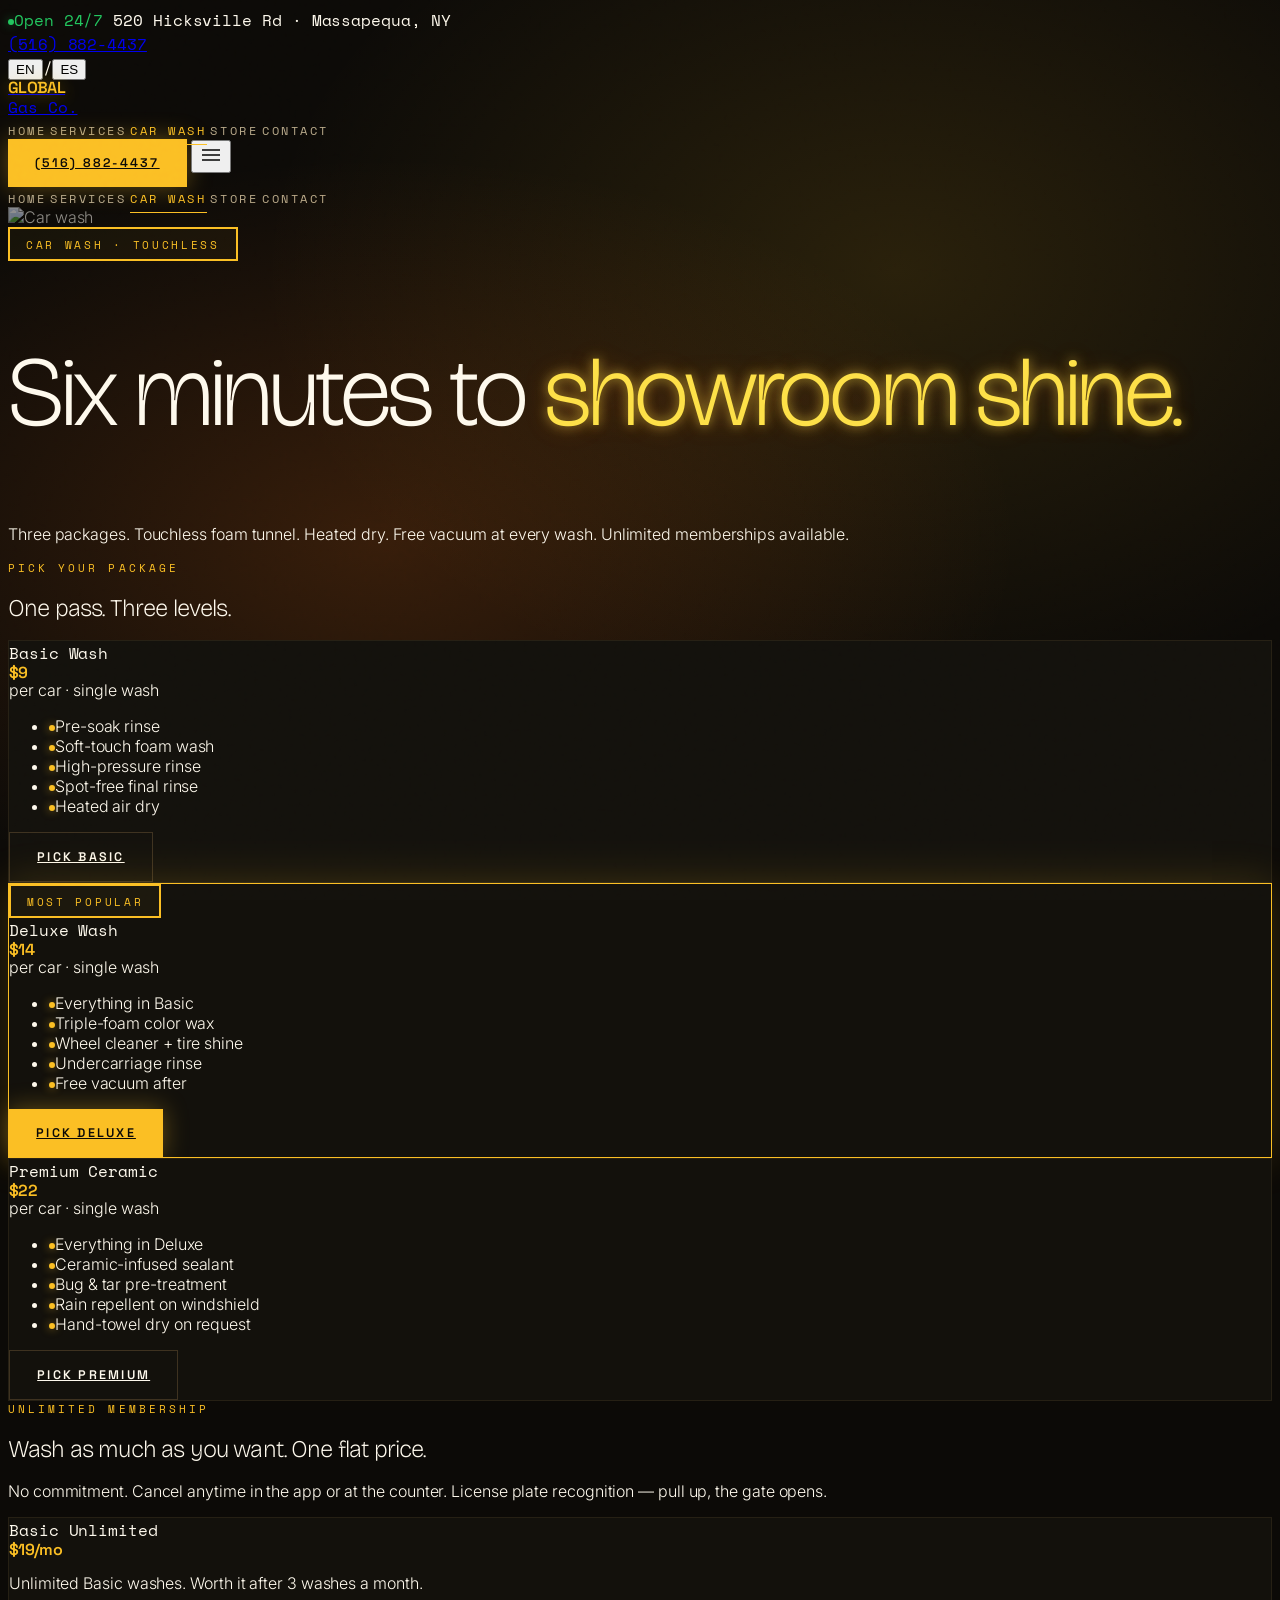
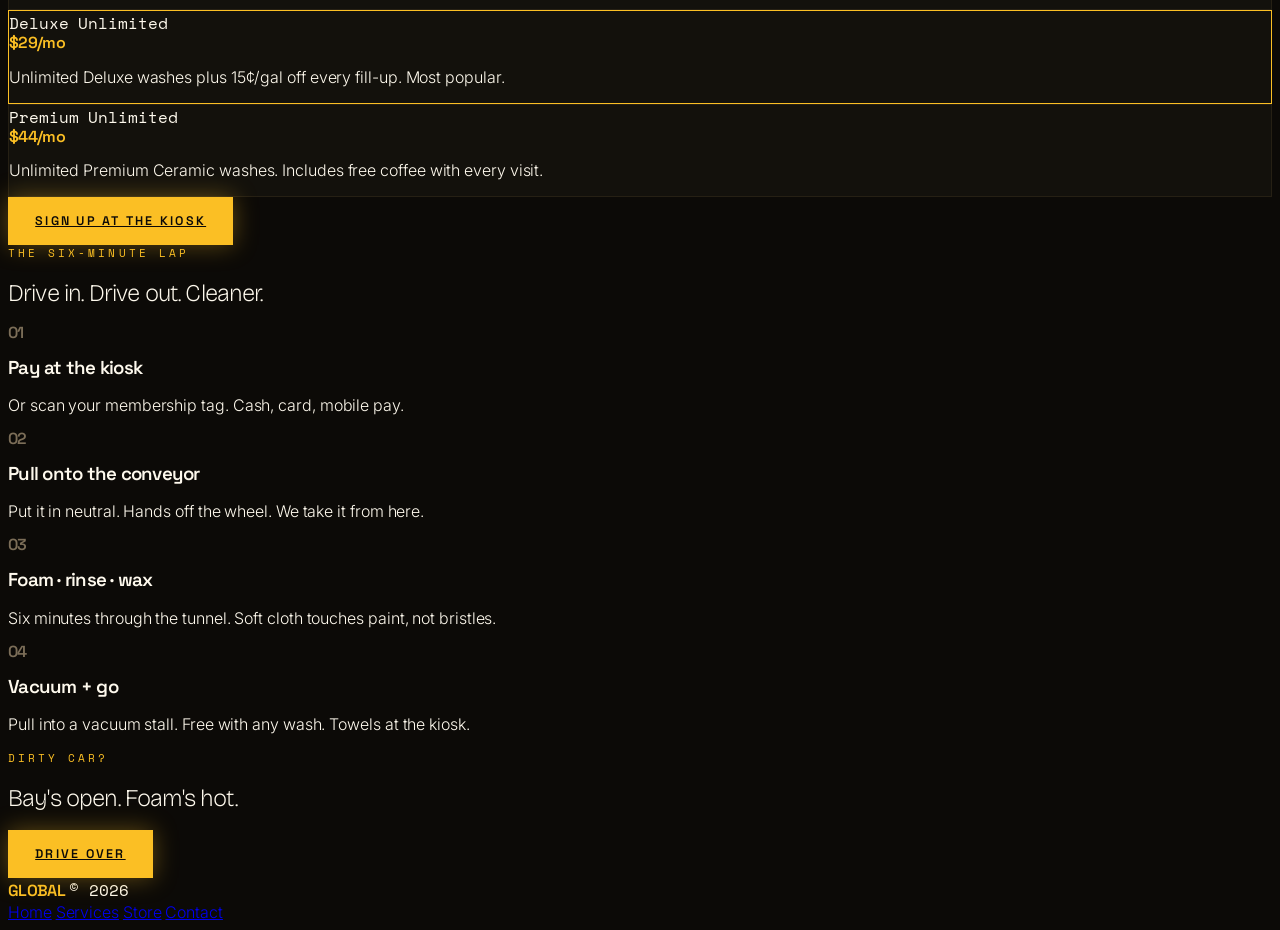
==== carwash.html @ 2fa49d7b "Fix: rename public/ to assets/ (avoid Vercel output dir conflict)" ====
<!DOCTYPE html>
<html lang="en">
<head>
<meta charset="UTF-8" />
<meta name="viewport" content="width=device-width, initial-scale=1.0" />
<title>Car Wash · Global Gas Station · Massapequa</title>
<meta name="description" content="Three touchless car wash packages at Global Gas in Massapequa. Soft-touch foam, ceramic sealant, free vacuum. Unlimited memberships available." />
<link rel="icon" type="image/svg+xml" href="assets/brand/favicon.svg" />
<script src="https://cdn.tailwindcss.com"></script>
<link rel="preconnect" href="https://fonts.googleapis.com">
<link rel="preconnect" href="https://fonts.gstatic.com" crossorigin>
<link href="https://fonts.googleapis.com/css2?family=Inter:wght@300;400;500;600&family=Space+Grotesk:wght@300;400;500;600;700&family=Space+Mono:wght@400;700&family=Bricolage+Grotesque:opsz,wght@12..96,200..600&display=swap" rel="stylesheet">
<link rel="stylesheet" href="assets/styles.css">
</head>
<body>

<div class="loader"><div class="loader-logo">GLOBAL</div><div class="loader-bar"></div></div>
<div class="grain"></div>
<div class="scroll-progress"></div>

<div class="hidden md:block border-b border-white/[.05] text-[.66rem] mono tracking-[.22em] uppercase">
  <div class="max-w-[1500px] mx-auto px-8 py-2.5 flex items-center justify-between text-white/55">
    <div class="flex items-center gap-8">
      <span class="flex items-center gap-2"><span class="dot dot-live"></span><span style="color:var(--green)">Open 24/7</span></span>
      <span>520 Hicksville Rd · Massapequa, NY</span>
    </div>
    <div class="flex items-center gap-6">
      <a href="tel:+15168824437" class="hover:text-[var(--amber)]">(516) 882-4437</a>
      <div class="lang-toggle flex items-center gap-1">
        <button data-lang="en" class="px-2 py-1 hover:text-[var(--amber)]">EN</button><span class="text-white/20">/</span><button data-lang="es" class="px-2 py-1 hover:text-[var(--amber)]">ES</button>
      </div>
    </div>
  </div>
</div>

<nav class="sticky top-0 z-40 backdrop-blur-md bg-[#0c0a07]/85 border-b border-white/[.05]">
  <div class="max-w-[1500px] mx-auto px-6 md:px-8 py-5 flex items-center justify-between">
    <a href="index.html" class="flex items-center gap-3">
      <div class="display text-[1.6rem]" style="color:var(--amber);text-shadow:0 0 18px rgba(251,191,36,.45)">GLOBAL</div>
      <span class="mono text-[.65rem] tracking-[.22em] uppercase text-white/40 hidden md:inline">Gas Co.</span>
    </a>
    <div class="hidden md:flex items-center gap-9">
      <a href="index.html" class="nav-link" data-en="Home" data-es="Inicio">Home</a>
      <a href="services.html" class="nav-link" data-en="Services" data-es="Servicios">Services</a>
      <a href="carwash.html" class="nav-link active" data-en="Car Wash" data-es="Lavado">Car Wash</a>
      <a href="store.html" class="nav-link" data-en="Store" data-es="Tienda">Store</a>
      <a href="contact.html" class="nav-link" data-en="Contact" data-es="Contacto">Contact</a>
    </div>
    <div class="flex items-center gap-3">
      <a href="tel:+15168824437" class="hidden md:inline-flex btn btn-neon !py-3 !px-5 !text-[.68rem]">(516) 882-4437</a>
      <button id="menuBtn" class="md:hidden text-white p-2"><svg width="24" height="24" viewBox="0 0 24 24" fill="none" stroke="currentColor" stroke-width="1.5"><line x1="3" y1="7" x2="21" y2="7"/><line x1="3" y1="12" x2="21" y2="12"/><line x1="3" y1="17" x2="21" y2="17"/></svg></button>
    </div>
  </div>
  <div id="menuPanel" class="hidden md:hidden border-t border-white/[.05] px-6 py-5 flex flex-col gap-4">
    <a href="index.html" class="nav-link" data-en="Home" data-es="Inicio">Home</a>
    <a href="services.html" class="nav-link" data-en="Services" data-es="Servicios">Services</a>
    <a href="carwash.html" class="nav-link active" data-en="Car Wash" data-es="Lavado">Car Wash</a>
    <a href="store.html" class="nav-link" data-en="Store" data-es="Tienda">Store</a>
    <a href="contact.html" class="nav-link" data-en="Contact" data-es="Contacto">Contact</a>
  </div>
</nav>

<!-- HERO -->
<section class="relative min-h-[70vh] flex items-end overflow-hidden">
  <img src="https://images.unsplash.com/photo-1605651531144-51381895e23d?auto=format&fit=crop&w=2000&q=85" class="absolute inset-0 w-full h-full object-cover hero-img" alt="Car wash" />
  <div class="absolute inset-0 hero-fade"></div>
  <div class="spotlight-orange"></div>
  <div class="relative z-10 max-w-[1500px] mx-auto px-6 md:px-8 pb-16 md:pb-24 w-full">
    <div class="reveal-stagger">
      <span class="pylon" data-en="Car Wash · Touchless" data-es="Lavado · Sin Contacto">Car Wash · Touchless</span>
      <h1 class="display-serif hero-title max-w-[15ch] mt-6"
          data-en-html="Six minutes to <span class='neon-text'>showroom shine.</span>"
          data-es-html="Seis minutos a <span class='neon-text'>brillo de showroom.</span>">
        Six minutes to <span class="neon-text">showroom shine.</span>
      </h1>
      <p class="mt-6 max-w-xl text-white/75 leading-relaxed text-base md:text-lg"
         data-en="Three packages. Touchless foam tunnel. Heated dry. Free vacuum at every wash. Unlimited memberships available."
         data-es="Tres paquetes. Túnel de espuma sin contacto. Secado con aire caliente. Aspiradora gratis en cada lavado. Membresías ilimitadas disponibles.">
        Three packages. Touchless foam tunnel. Heated dry. Free vacuum at every wash. Unlimited memberships available.
      </p>
    </div>
  </div>
</section>

<!-- PACKAGES -->
<section class="py-20 md:py-32">
  <div class="max-w-[1500px] mx-auto px-6 md:px-8">
    <div class="reveal mb-12">
      <div class="eyebrow" data-en="Pick your package" data-es="Elige tu paquete">Pick your package</div>
      <h2 class="display-serif text-4xl md:text-7xl mt-4" data-en="One pass. Three levels." data-es="Una pasada. Tres niveles.">One pass. <span style="color:var(--orange)">Three levels.</span></h2>
    </div>

    <div class="grid md:grid-cols-3 gap-5 md:gap-6 reveal-stagger">
      <!-- BASIC -->
      <div class="card p-8 flex flex-col">
        <div class="mono text-[.7rem] tracking-[.22em] uppercase text-white/40" data-en="Basic Wash" data-es="Lavado Básico">Basic Wash</div>
        <div class="display text-5xl mt-3" style="color:var(--amber)">$9</div>
        <div class="text-white/40 text-sm mt-1" data-en="per car · single wash" data-es="por auto · lavado simple">per car · single wash</div>
        <ul class="mt-7 space-y-3 text-white/75 text-sm flex-1">
          <li class="flex gap-3"><span class="dot mt-1.5"></span><span data-en="Pre-soak rinse" data-es="Pre-enjuague">Pre-soak rinse</span></li>
          <li class="flex gap-3"><span class="dot mt-1.5"></span><span data-en="Soft-touch foam wash" data-es="Lavado con espuma">Soft-touch foam wash</span></li>
          <li class="flex gap-3"><span class="dot mt-1.5"></span><span data-en="High-pressure rinse" data-es="Enjuague a presión">High-pressure rinse</span></li>
          <li class="flex gap-3"><span class="dot mt-1.5"></span><span data-en="Spot-free final rinse" data-es="Enjuague sin manchas">Spot-free final rinse</span></li>
          <li class="flex gap-3"><span class="dot mt-1.5"></span><span data-en="Heated air dry" data-es="Secado con aire caliente">Heated air dry</span></li>
        </ul>
        <a href="#membership" class="btn btn-line mt-8" data-en="Pick basic" data-es="Elegir básico">Pick basic</a>
      </div>

      <!-- DELUXE -->
      <div class="card p-8 flex flex-col relative" style="border-color:var(--amber);box-shadow:0 0 40px rgba(251,191,36,.18);">
        <div class="absolute -top-3 left-6 pylon" data-en="Most popular" data-es="Más popular">Most popular</div>
        <div class="mono text-[.7rem] tracking-[.22em] uppercase text-white/40" data-en="Deluxe Wash" data-es="Lavado Deluxe">Deluxe Wash</div>
        <div class="display text-5xl mt-3" style="color:var(--amber)">$14</div>
        <div class="text-white/40 text-sm mt-1" data-en="per car · single wash" data-es="por auto · lavado simple">per car · single wash</div>
        <ul class="mt-7 space-y-3 text-white/75 text-sm flex-1">
          <li class="flex gap-3"><span class="dot mt-1.5"></span><span data-en="Everything in Basic" data-es="Todo el Básico">Everything in Basic</span></li>
          <li class="flex gap-3"><span class="dot mt-1.5"></span><span data-en="Triple-foam color wax" data-es="Cera color triple espuma">Triple-foam color wax</span></li>
          <li class="flex gap-3"><span class="dot mt-1.5"></span><span data-en="Wheel cleaner + tire shine" data-es="Limpiador de rines + brillo">Wheel cleaner + tire shine</span></li>
          <li class="flex gap-3"><span class="dot mt-1.5"></span><span data-en="Undercarriage rinse" data-es="Lavado de bajos">Undercarriage rinse</span></li>
          <li class="flex gap-3"><span class="dot mt-1.5"></span><span data-en="Free vacuum after" data-es="Aspiradora gratis después">Free vacuum after</span></li>
        </ul>
        <a href="#membership" class="btn btn-neon mt-8" data-en="Pick deluxe" data-es="Elegir deluxe">Pick deluxe</a>
      </div>

      <!-- PREMIUM -->
      <div class="card p-8 flex flex-col">
        <div class="mono text-[.7rem] tracking-[.22em] uppercase text-white/40" data-en="Premium Ceramic" data-es="Cerámico Premium">Premium Ceramic</div>
        <div class="display text-5xl mt-3" style="color:var(--amber)">$22</div>
        <div class="text-white/40 text-sm mt-1" data-en="per car · single wash" data-es="por auto · lavado simple">per car · single wash</div>
        <ul class="mt-7 space-y-3 text-white/75 text-sm flex-1">
          <li class="flex gap-3"><span class="dot mt-1.5"></span><span data-en="Everything in Deluxe" data-es="Todo el Deluxe">Everything in Deluxe</span></li>
          <li class="flex gap-3"><span class="dot mt-1.5"></span><span data-en="Ceramic-infused sealant" data-es="Sellante con cerámico">Ceramic-infused sealant</span></li>
          <li class="flex gap-3"><span class="dot mt-1.5"></span><span data-en="Bug & tar pre-treatment" data-es="Pre-tratamiento insectos">Bug & tar pre-treatment</span></li>
          <li class="flex gap-3"><span class="dot mt-1.5"></span><span data-en="Rain repellent on windshield" data-es="Repelente en parabrisas">Rain repellent on windshield</span></li>
          <li class="flex gap-3"><span class="dot mt-1.5"></span><span data-en="Hand-towel dry on request" data-es="Secado a mano con toalla">Hand-towel dry on request</span></li>
        </ul>
        <a href="#membership" class="btn btn-line mt-8" data-en="Pick premium" data-es="Elegir premium">Pick premium</a>
      </div>
    </div>
  </div>
</section>

<!-- MEMBERSHIP -->
<section id="membership" class="py-20 md:py-32 border-t border-white/[.05] bg-[#13110c]">
  <div class="max-w-[1500px] mx-auto px-6 md:px-8">
    <div class="reveal mb-14 grid md:grid-cols-12 gap-10 items-end">
      <div class="md:col-span-7">
        <div class="eyebrow" data-en="Unlimited membership" data-es="Membresía ilimitada">Unlimited membership</div>
        <h2 class="display-serif text-4xl md:text-6xl mt-4 leading-[.95]"
            data-en="Wash as much as you want. One flat price."
            data-es="Lava cuanto quieras. Un solo precio.">
          Wash as much as you want. <span style="color:var(--orange)">One flat price.</span>
        </h2>
      </div>
      <p class="md:col-span-5 text-white/70 leading-relaxed"
         data-en="No commitment. Cancel anytime in the app or at the counter. License plate recognition — pull up, the gate opens."
         data-es="Sin compromiso. Cancela cuando quieras en la app o en la caja. Reconocimiento de placa — llegas y la puerta se abre.">
        No commitment. Cancel anytime in the app or at the counter. License plate recognition — pull up, the gate opens.
      </p>
    </div>

    <div class="grid md:grid-cols-3 gap-5 reveal-stagger">
      <div class="card p-7">
        <div class="mono text-[.7rem] tracking-[.22em] uppercase text-white/40">Basic Unlimited</div>
        <div class="display text-4xl mt-3" style="color:var(--amber)">$19<span class="text-base text-white/40">/mo</span></div>
        <p class="text-white/65 text-sm mt-4 leading-relaxed" data-en="Unlimited Basic washes. Worth it after 3 washes a month." data-es="Lavados Básicos ilimitados. Vale la pena después de 3 lavados al mes.">Unlimited Basic washes. Worth it after 3 washes a month.</p>
      </div>
      <div class="card p-7" style="border-color:var(--amber)">
        <div class="mono text-[.7rem] tracking-[.22em] uppercase text-white/40">Deluxe Unlimited</div>
        <div class="display text-4xl mt-3" style="color:var(--amber)">$29<span class="text-base text-white/40">/mo</span></div>
        <p class="text-white/65 text-sm mt-4 leading-relaxed" data-en="Unlimited Deluxe washes plus 15¢/gal off every fill-up. Most popular." data-es="Lavados Deluxe ilimitados más 15¢/gal de descuento en cada tanqueada. El más popular.">Unlimited Deluxe washes plus 15¢/gal off every fill-up. Most popular.</p>
      </div>
      <div class="card p-7">
        <div class="mono text-[.7rem] tracking-[.22em] uppercase text-white/40">Premium Unlimited</div>
        <div class="display text-4xl mt-3" style="color:var(--amber)">$44<span class="text-base text-white/40">/mo</span></div>
        <p class="text-white/65 text-sm mt-4 leading-relaxed" data-en="Unlimited Premium Ceramic washes. Includes free coffee with every visit." data-es="Lavados Premium Cerámico ilimitados. Café gratis en cada visita.">Unlimited Premium Ceramic washes. Includes free coffee with every visit.</p>
      </div>
    </div>

    <div class="mt-10 text-center reveal">
      <a href="contact.html" class="btn btn-neon" data-en="Sign up at the kiosk" data-es="Regístrate en el kiosko">Sign up at the kiosk</a>
    </div>
  </div>
</section>

<!-- PROCESS -->
<section class="py-20 md:py-32 border-t border-white/[.05]">
  <div class="max-w-[1500px] mx-auto px-6 md:px-8">
    <div class="reveal mb-14">
      <div class="eyebrow" data-en="The six-minute lap" data-es="La vuelta de seis minutos">The six-minute lap</div>
      <h2 class="display-serif text-4xl md:text-6xl mt-4" data-en="Drive in. Drive out. Cleaner." data-es="Entras. Sales. Más limpio.">Drive in. Drive out. <span style="color:var(--orange)">Cleaner.</span></h2>
    </div>
    <div class="grid md:grid-cols-2 lg:grid-cols-4 gap-6 md:gap-8 reveal-stagger">
      <div>
        <div class="display text-5xl md:text-6xl" style="color:var(--text-3)">01</div>
        <div class="chrome-rule my-4" style="background:linear-gradient(90deg,transparent 0,rgba(251,191,36,.3) 50%,transparent 100%)"></div>
        <h3 class="display text-xl mb-2" data-en="Pay at the kiosk" data-es="Paga en el kiosko">Pay at the kiosk</h3>
        <p class="text-white/60 text-sm leading-relaxed" data-en="Or scan your membership tag. Cash, card, mobile pay." data-es="O escanea tu membresía. Efectivo, tarjeta, pago móvil.">Or scan your membership tag. Cash, card, mobile pay.</p>
      </div>
      <div>
        <div class="display text-5xl md:text-6xl" style="color:var(--text-3)">02</div>
        <div class="chrome-rule my-4" style="background:linear-gradient(90deg,transparent 0,rgba(251,191,36,.3) 50%,transparent 100%)"></div>
        <h3 class="display text-xl mb-2" data-en="Pull onto the conveyor" data-es="Sube al transportador">Pull onto the conveyor</h3>
        <p class="text-white/60 text-sm leading-relaxed" data-en="Put it in neutral. Hands off the wheel. We take it from here." data-es="Pon neutral. Manos fuera del volante. Nosotros nos encargamos.">Put it in neutral. Hands off the wheel. We take it from here.</p>
      </div>
      <div>
        <div class="display text-5xl md:text-6xl" style="color:var(--text-3)">03</div>
        <div class="chrome-rule my-4" style="background:linear-gradient(90deg,transparent 0,rgba(251,191,36,.3) 50%,transparent 100%)"></div>
        <h3 class="display text-xl mb-2" data-en="Foam · rinse · wax" data-es="Espuma · enjuague · cera">Foam · rinse · wax</h3>
        <p class="text-white/60 text-sm leading-relaxed" data-en="Six minutes through the tunnel. Soft cloth touches paint, not bristles." data-es="Seis minutos por el túnel. Tela suave toca la pintura, no cerdas.">Six minutes through the tunnel. Soft cloth touches paint, not bristles.</p>
      </div>
      <div>
        <div class="display text-5xl md:text-6xl" style="color:var(--text-3)">04</div>
        <div class="chrome-rule my-4" style="background:linear-gradient(90deg,transparent 0,rgba(251,191,36,.3) 50%,transparent 100%)"></div>
        <h3 class="display text-xl mb-2" data-en="Vacuum + go" data-es="Aspira + sigue">Vacuum + go</h3>
        <p class="text-white/60 text-sm leading-relaxed" data-en="Pull into a vacuum stall. Free with any wash. Towels at the kiosk." data-es="Pásate a un cubículo de aspiradora. Gratis con cualquier lavado. Toallas en el kiosko.">Pull into a vacuum stall. Free with any wash. Towels at the kiosk.</p>
      </div>
    </div>
  </div>
</section>

<!-- CTA -->
<section class="py-20 md:py-32 border-t border-white/[.05] bg-[#13110c]">
  <div class="max-w-3xl mx-auto px-6 text-center reveal">
    <div class="eyebrow" data-en="Dirty car?" data-es="¿Carro sucio?">Dirty car?</div>
    <h2 class="display-serif text-4xl md:text-6xl mt-4" data-en="Bay's open. Foam's hot." data-es="Bahía abierta. Espuma caliente.">Bay's open. <span style="color:var(--orange)">Foam's hot.</span></h2>
    <a href="https://maps.google.com/?q=520+Hicksville+Rd+Massapequa+NY" target="_blank" class="btn btn-neon mt-8" data-en="Drive over" data-es="Vente para acá">Drive over</a>
  </div>
</section>

<footer class="border-t border-white/[.05] py-14">
  <div class="max-w-[1500px] mx-auto px-6 md:px-8 flex flex-col md:flex-row items-start md:items-center justify-between gap-4">
    <div class="flex items-center gap-3">
      <span class="display text-2xl" style="color:var(--amber)">GLOBAL</span>
      <span class="mono text-[.66rem] tracking-[.2em] uppercase text-white/40">© <span data-year></span></span>
    </div>
    <div class="flex items-center gap-6 text-sm text-white/60">
      <a href="index.html" class="hover:text-[var(--amber)]" data-en="Home" data-es="Inicio">Home</a>
      <a href="services.html" class="hover:text-[var(--amber)]" data-en="Services" data-es="Servicios">Services</a>
      <a href="store.html" class="hover:text-[var(--amber)]" data-en="Store" data-es="Tienda">Store</a>
      <a href="contact.html" class="hover:text-[var(--amber)]" data-en="Contact" data-es="Contacto">Contact</a>
    </div>
  </div>
</footer>

<div class="mobile-cta">
  <a href="tel:+15168824437" class="btn-neon" style="background:var(--amber);color:#0c0a07">Call</a>
  <a href="https://maps.google.com/?q=520+Hicksville+Rd+Massapequa+NY" target="_blank" class="btn-line border border-white/15 text-white" data-en="Directions" data-es="Cómo llegar">Directions</a>
</div>

<script src="assets/app.js"></script>
</body>
</html>
---- assets/styles.css ----
/* Global Gas Station — Retro highway design system */
:root{
  --bg:#0c0a07;
  --bg-1:#13110c;
  --bg-2:#1c1812;
  --line:rgba(255,200,120,.08);
  --line-2:rgba(255,200,120,.18);
  --text:#fef9ed;
  --text-2:#b8a98a;
  --text-3:#7c6e58;
  --orange:#f97316;
  --amber:#fbbf24;
  --green:#22c55e;
  --neon:#fde047;
  --accent-glow:rgba(249,115,22,.35);
}
*{box-sizing:border-box}
html{scroll-behavior:smooth;background:var(--bg);}
body{font-family:'Inter','Space Grotesk',sans-serif;background:var(--bg);color:var(--text);overflow-x:hidden;font-weight:300;-webkit-font-smoothing:antialiased;letter-spacing:-.005em;}

/* Typography */
.display{font-family:'Space Grotesk',sans-serif;font-weight:600;letter-spacing:-.04em;line-height:.95;}
.display-serif{font-family:'Bricolage Grotesque',serif;font-weight:200;letter-spacing:-.035em;line-height:1;}
.mono{font-family:'Space Mono',monospace;}
.eyebrow{font-family:'Space Mono',monospace;font-size:.68rem;letter-spacing:.28em;text-transform:uppercase;color:var(--amber);}
.sign{font-family:'Space Grotesk',sans-serif;font-weight:700;letter-spacing:.04em;text-transform:uppercase;text-shadow:0 0 24px rgba(251,191,36,.4);}
::selection{background:var(--orange);color:#fff;}

/* Grain */
.grain{position:fixed;inset:0;pointer-events:none;z-index:1;opacity:.06;mix-blend-mode:overlay;background-image:url("data:image/svg+xml,%3Csvg viewBox='0 0 200 200' xmlns='http://www.w3.org/2000/svg'%3E%3Cfilter id='n'%3E%3CfeTurbulence type='fractalNoise' baseFrequency='.9' stitchTiles='stitch'/%3E%3C/filter%3E%3Crect width='100%25' height='100%25' filter='url(%23n)'/%3E%3C/svg%3E");}

/* Buttons */
.btn{display:inline-flex;align-items:center;justify-content:center;gap:.55rem;padding:1rem 1.7rem;font-family:'Space Grotesk',sans-serif;font-size:.78rem;letter-spacing:.18em;text-transform:uppercase;font-weight:600;transition:all .3s ease;border-radius:0;cursor:pointer;border:none;}
.btn-solid{background:var(--orange);color:#fff;}
.btn-solid:hover{background:#ea580c;transform:translateY(-1px);box-shadow:0 8px 24px var(--accent-glow);}
.btn-neon{background:var(--amber);color:#0c0a07;box-shadow:0 0 24px rgba(251,191,36,.35);}
.btn-neon:hover{background:var(--neon);box-shadow:0 0 40px rgba(253,224,71,.55);}
.btn-line{border:1px solid var(--line-2);color:var(--text);background:transparent;}
.btn-line:hover{border-color:var(--amber);color:var(--amber);}

/* Nav */
.nav-link{font-family:'Space Mono',monospace;font-size:.72rem;letter-spacing:.22em;text-transform:uppercase;color:var(--text-2);font-weight:400;transition:color .3s;text-decoration:none;}
.nav-link:hover,.nav-link.active{color:var(--amber);}
.nav-link.active{position:relative;}
.nav-link.active::after{content:'';position:absolute;left:0;right:0;bottom:-6px;height:1px;background:var(--amber);}

/* Cards */
.card{background:var(--bg-1);border:1px solid var(--line);transition:border-color .35s ease,transform .35s ease;}
.card:hover{border-color:var(--line-2);}

/* Sign / pylon style — retro gas station */
.pylon{position:relative;display:inline-block;padding:.4rem 1rem;border:2px solid var(--amber);color:var(--amber);font-family:'Space Mono',monospace;font-size:.7rem;letter-spacing:.24em;text-transform:uppercase;background:rgba(251,191,36,.04);}
.neon-text{color:var(--neon);text-shadow:0 0 12px rgba(253,224,71,.6),0 0 24px rgba(249,115,22,.3);}

/* Decorative */
.divider{height:1px;background:var(--line);width:100%;}
.dot{display:inline-block;width:6px;height:6px;border-radius:50%;background:var(--amber);vertical-align:middle;box-shadow:0 0 8px rgba(251,191,36,.6);}
.dot-live{background:var(--green);box-shadow:0 0 10px rgba(34,197,94,.5);animation:lp 1.8s infinite;}
@keyframes lp{0%,100%{opacity:1}50%{opacity:.45}}

/* Stripes */
.stripes{background-image:repeating-linear-gradient(45deg,transparent 0,transparent 8px,rgba(251,191,36,.06) 8px,rgba(251,191,36,.06) 16px);}

/* HERO */
.hero-img{filter:brightness(.55) contrast(1.05) saturate(.85);}
.hero-fade{background:linear-gradient(180deg,rgba(12,10,7,.25) 0%,rgba(12,10,7,.65) 60%,var(--bg) 100%);}
.spotlight-orange{position:absolute;inset:0;pointer-events:none;background:radial-gradient(ellipse at 30% 60%,rgba(249,115,22,.18) 0%,transparent 50%),radial-gradient(ellipse at 70% 30%,rgba(251,191,36,.12) 0%,transparent 50%);}

/* Pump display style numbers */
.pump-display{font-family:'Space Mono',monospace;color:var(--amber);background:#000;padding:.4rem .7rem;border:1px solid var(--amber);box-shadow:inset 0 0 24px rgba(251,191,36,.15);letter-spacing:.04em;}

/* Marquee */
.marquee{display:flex;animation:scroll 50s linear infinite;}
.marquee:hover{animation-play-state:paused;}
@keyframes scroll{from{transform:translateX(0)}to{transform:translateX(-50%)}}

/* Service cards */
.svc-card{background:var(--bg-1);border:1px solid var(--line);transition:all .45s cubic-bezier(.16,1,.3,1);position:relative;overflow:hidden;}
.svc-card::before{content:'';position:absolute;left:0;top:0;right:0;height:2px;background:var(--orange);transform:scaleX(0);transform-origin:left;transition:transform .5s cubic-bezier(.16,1,.3,1);}
.svc-card:hover{border-color:var(--line-2);background:var(--bg-2);transform:translateY(-2px);}
.svc-card:hover::before{transform:scaleX(1);}
.svc-card .num{font-family:'Space Mono',monospace;color:var(--text-3);font-size:.72rem;letter-spacing:.25em;}

/* Reveal */
.reveal{opacity:0;transform:translateY(28px);transition:opacity .9s cubic-bezier(.16,1,.3,1),transform .9s cubic-bezier(.16,1,.3,1);}
.reveal.in{opacity:1;transform:translateY(0);}
.reveal-stagger>*{opacity:0;transform:translateY(20px);transition:opacity .8s cubic-bezier(.16,1,.3,1),transform .8s cubic-bezier(.16,1,.3,1);}
.reveal-stagger.in>*{opacity:1;transform:translateY(0);}
.reveal-stagger.in>*:nth-child(1){transition-delay:0s}
.reveal-stagger.in>*:nth-child(2){transition-delay:.08s}
.reveal-stagger.in>*:nth-child(3){transition-delay:.16s}
.reveal-stagger.in>*:nth-child(4){transition-delay:.24s}
.reveal-stagger.in>*:nth-child(5){transition-delay:.32s}
.reveal-stagger.in>*:nth-child(6){transition-delay:.4s}

/* Gallery */
.gal-item{overflow:hidden;position:relative;}
.gal-item img{transition:transform .9s cubic-bezier(.16,1,.3,1),filter .5s;display:block;width:100%;height:100%;object-fit:cover;}
.gal-item:hover img{transform:scale(1.05);filter:brightness(.9);}
.gal-item .overlay{position:absolute;inset:0;background:linear-gradient(180deg,transparent 50%,rgba(12,10,7,.85) 100%);display:flex;align-items:flex-end;padding:1.5rem;opacity:0;transition:opacity .4s;}
.gal-item:hover .overlay{opacity:1;}

/* Scroll progress */
.scroll-progress{position:fixed;top:0;left:0;height:2px;background:var(--orange);z-index:99;width:0;transition:width .1s;box-shadow:0 0 10px var(--accent-glow);}

/* Loader */
.loader{position:fixed;inset:0;background:var(--bg);z-index:100;display:flex;align-items:center;justify-content:center;transition:opacity .6s,visibility .6s;flex-direction:column;gap:1rem;}
.loader.hidden{opacity:0;visibility:hidden;}
.loader-logo{font-family:'Space Grotesk',sans-serif;font-weight:700;font-size:3rem;letter-spacing:-.03em;color:var(--amber);text-shadow:0 0 24px rgba(251,191,36,.5);}
.loader-bar{width:200px;height:1px;background:var(--line);overflow:hidden;position:relative;}
.loader-bar::after{content:'';position:absolute;inset:0;background:var(--orange);width:0;animation:load 1.2s cubic-bezier(.7,0,.3,1) forwards;}
@keyframes load{from{width:0}to{width:100%}}

/* Forms */
.input{width:100%;background:transparent;border:0;border-bottom:1px solid var(--line-2);padding:.9rem 0;color:var(--text);font-family:'Inter',sans-serif;font-weight:300;font-size:1rem;outline:none;transition:border-color .3s;}
.input:focus{border-bottom-color:var(--orange);}
.input::placeholder{color:var(--text-3);}
textarea.input{resize:vertical;min-height:120px;}
.label{font-family:'Space Mono',monospace;font-size:.62rem;letter-spacing:.22em;text-transform:uppercase;color:var(--amber);margin-bottom:.4rem;display:block;}

/* Hero responsive */
.hero-title{font-size:clamp(3rem,min(9vw,11vh),8rem);}

/* Sticky CTA mobile */
.mobile-cta{position:fixed;bottom:0;left:0;right:0;background:var(--bg-1);border-top:1px solid var(--line-2);padding:.8rem;display:flex;gap:.5rem;z-index:40;}
.mobile-cta a{flex:1;padding:.85rem;text-align:center;font-family:'Space Mono',monospace;font-size:.7rem;letter-spacing:.18em;text-transform:uppercase;}
@media(min-width:768px){.mobile-cta{display:none;}}

/* Price ticker */
.ticker{background:#000;border:1px solid var(--amber);box-shadow:inset 0 0 32px rgba(251,191,36,.15);padding:1rem 1.5rem;display:inline-flex;align-items:center;gap:1.5rem;}
.ticker .label{font-family:'Space Mono',monospace;font-size:.62rem;letter-spacing:.22em;text-transform:uppercase;color:var(--text-3);margin:0;}
.ticker .val{font-family:'Space Mono',monospace;font-size:2rem;font-weight:500;color:var(--amber);text-shadow:0 0 12px rgba(251,191,36,.5);line-height:1;}

/* Sun rays / sunset */
.sun-burst{position:absolute;width:600px;height:600px;background:radial-gradient(circle,rgba(251,191,36,.18) 0%,transparent 65%);pointer-events:none;}
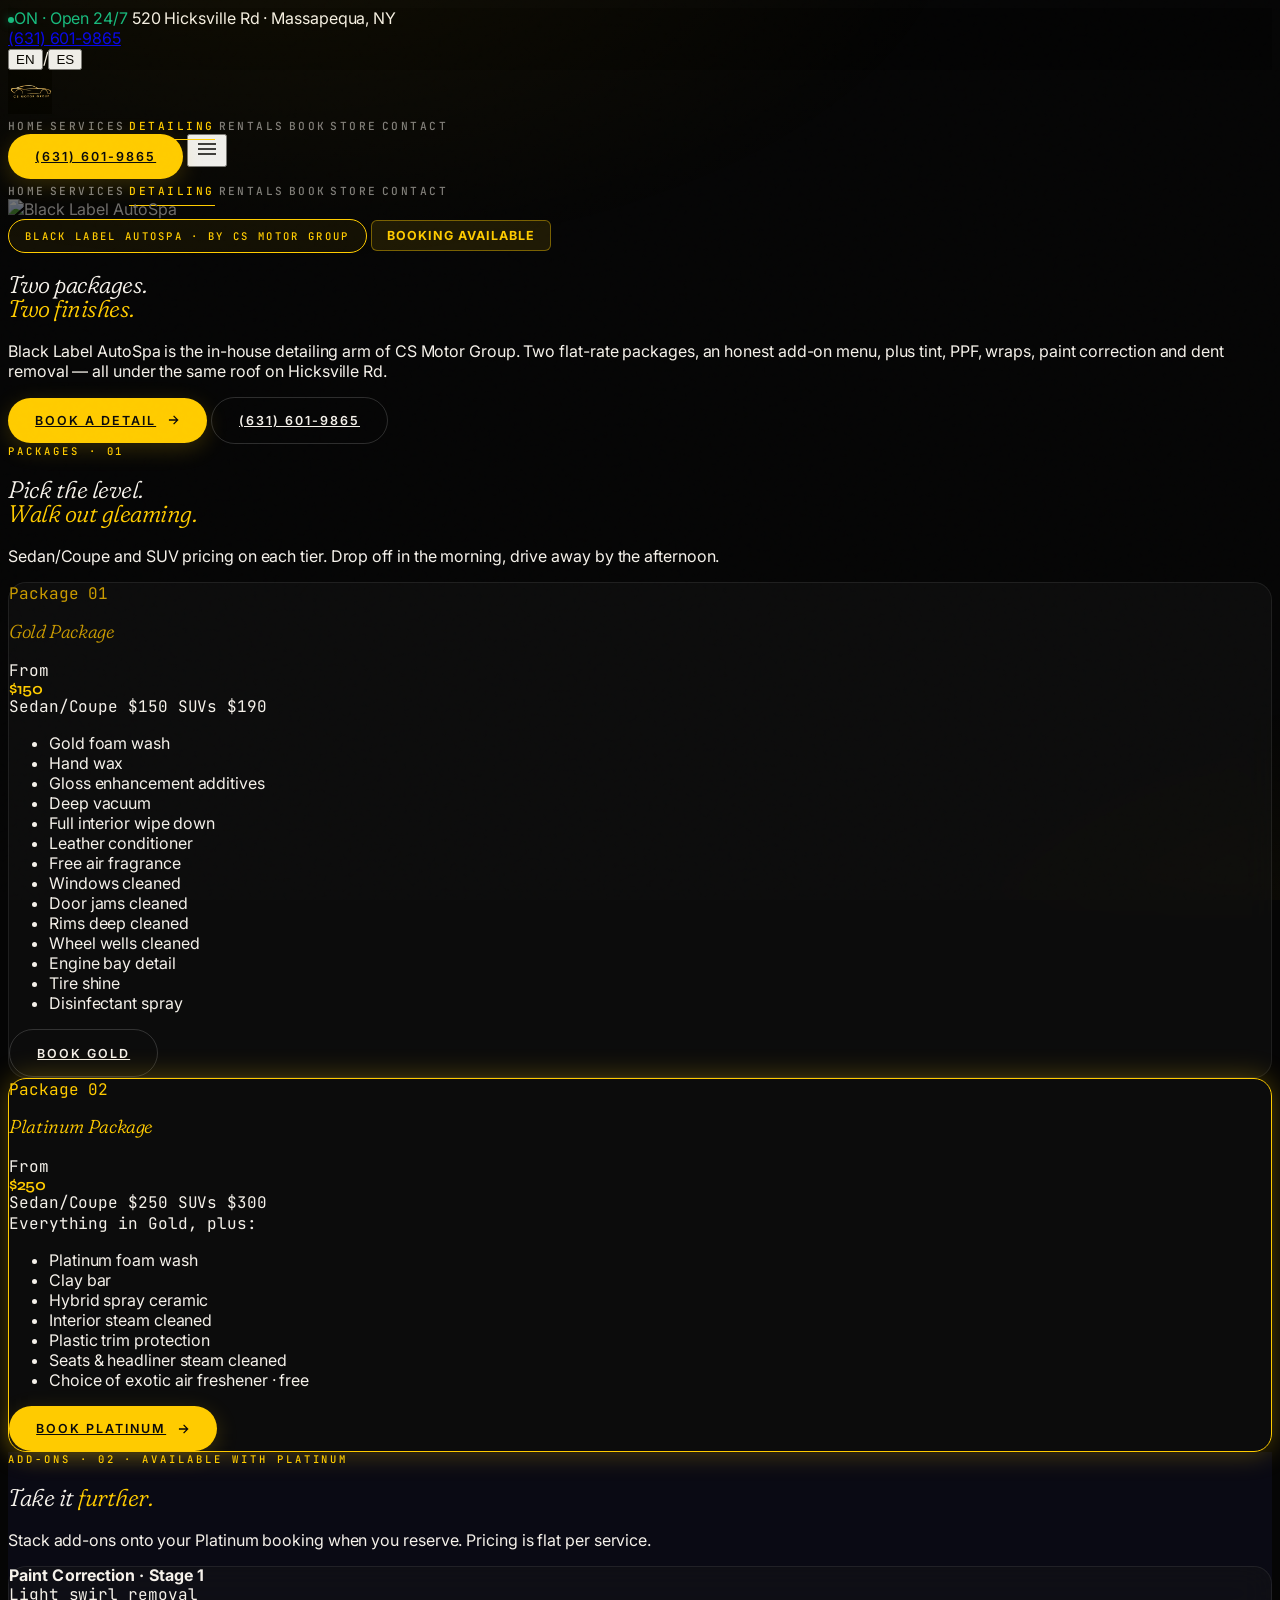
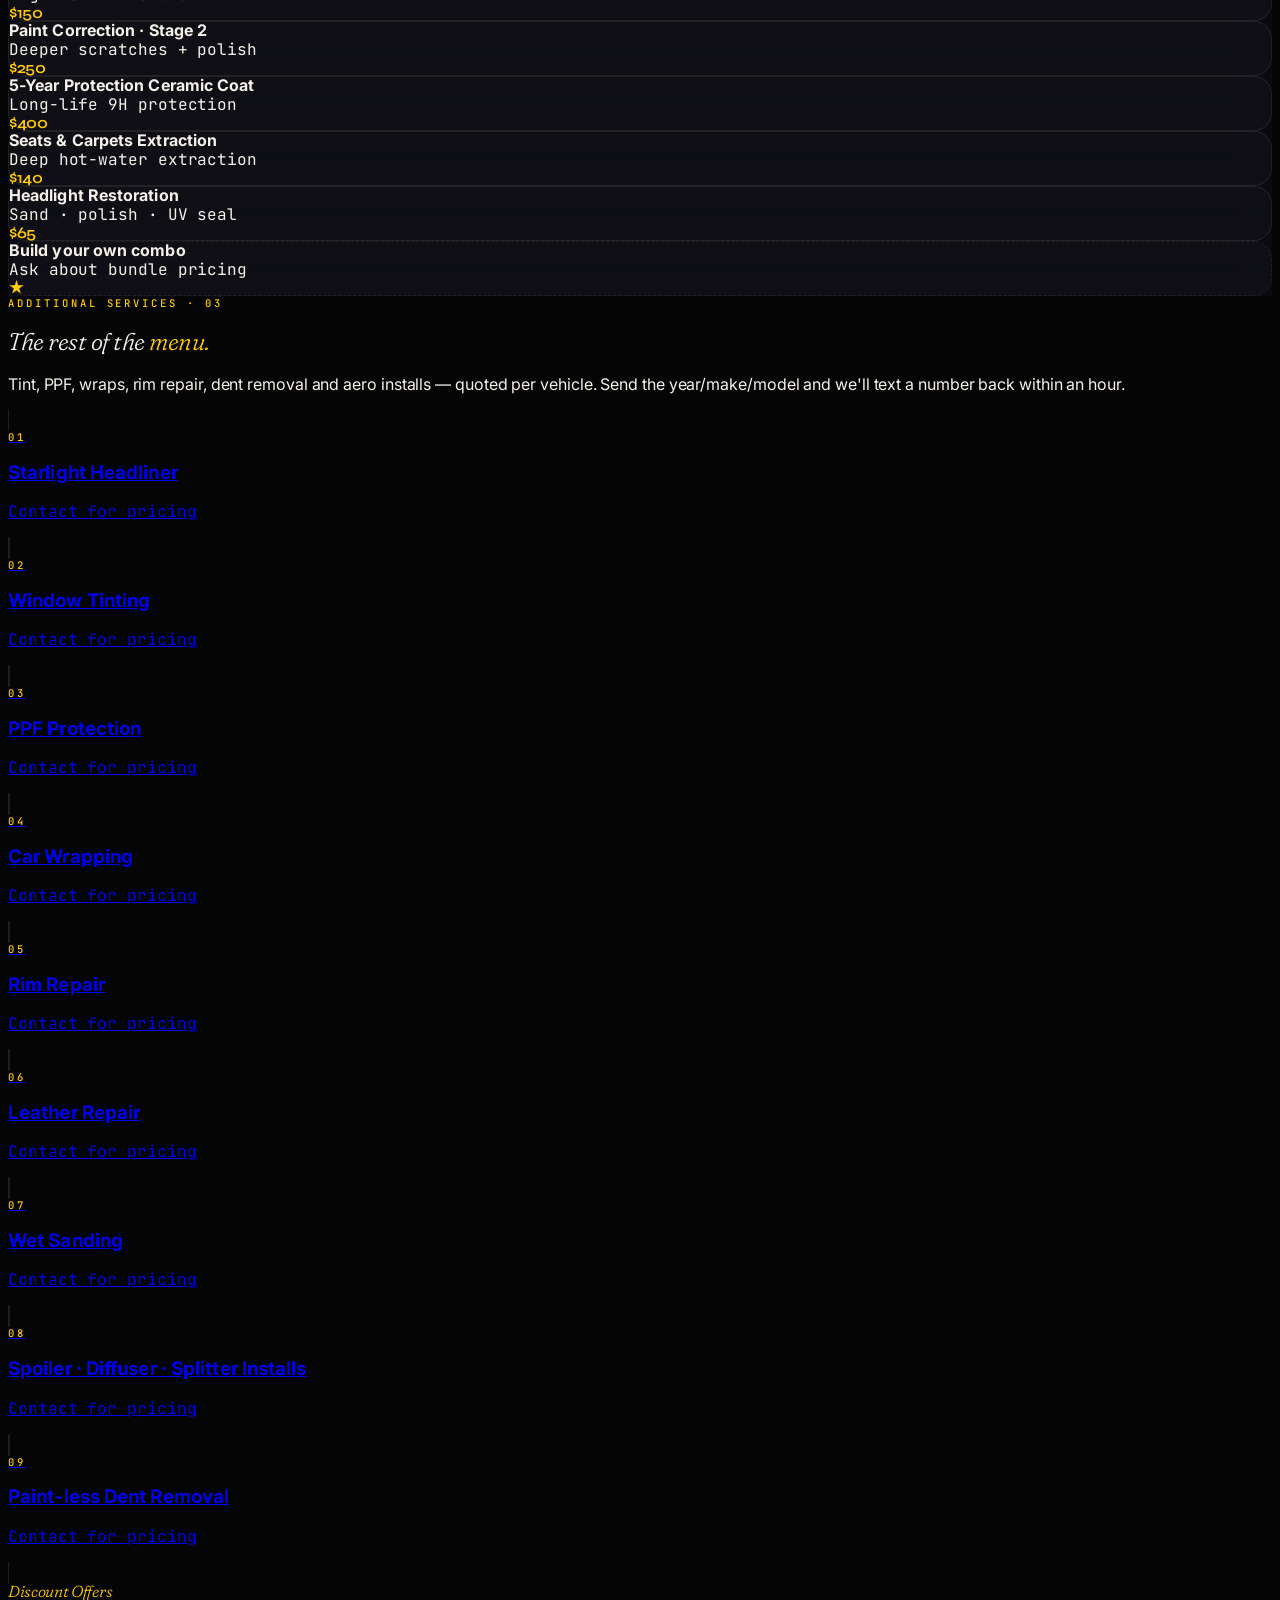
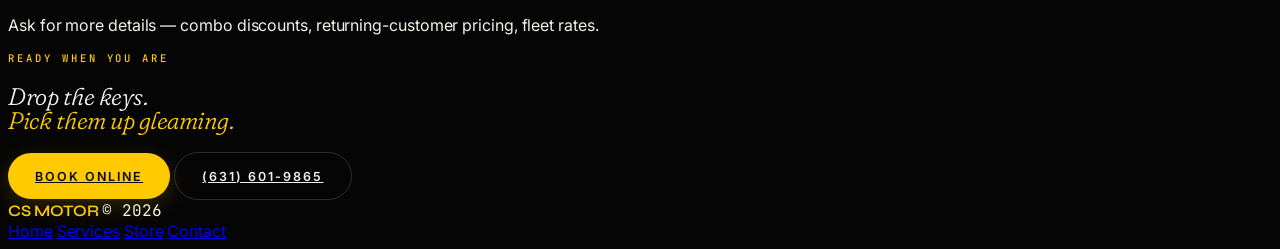
==== commit 6e84f6a7: "feat: aggressive premium redesign (Car- formula) + logo PNG + folder/repo rename BRAND - Repo rename" ====
--- a/carwash.html
+++ b/carwash.html
@@ -3,235 +3,271 @@
 <head>
 <meta charset="UTF-8" />
 <meta name="viewport" content="width=device-width, initial-scale=1.0" />
-<title>Car Wash · Global Gas Station · Massapequa</title>
-<meta name="description" content="Three touchless car wash packages at Global Gas in Massapequa. Soft-touch foam, ceramic sealant, free vacuum. Unlimited memberships available." />
-<link rel="icon" type="image/svg+xml" href="assets/brand/favicon.svg" />
+<title>Car Detailing &amp; Wash · CS Motor Group · Massapequa</title>
+<meta name="description" content="Touchless car wash plus full detailing services at CS Motor Group on Hicksville Road: hand wash, clay bar, interior shampoo, leather treatment, paint sealant, ceramic coating. Half-day full detail." />
+<link rel="icon" type="image/png" href="assets/brand/logo.png" />
 <script src="https://cdn.tailwindcss.com"></script>
 <link rel="preconnect" href="https://fonts.googleapis.com">
 <link rel="preconnect" href="https://fonts.gstatic.com" crossorigin>
-<link href="https://fonts.googleapis.com/css2?family=Inter:wght@300;400;500;600&family=Space+Grotesk:wght@300;400;500;600;700&family=Space+Mono:wght@400;700&family=Bricolage+Grotesque:opsz,wght@12..96,200..600&display=swap" rel="stylesheet">
+<link href="https://fonts.googleapis.com/css2?family=Inter:wght@400;500;600;700&family=Syne:wght@500;600;700&family=Fraunces:opsz,wght,SOFT,WONK@9..144,300..700,30..150,0..1&family=JetBrains+Mono:wght@400;500;700&display=swap" rel="stylesheet">
 <link rel="stylesheet" href="assets/styles.css">
 </head>
 <body>
 
-<div class="loader"><div class="loader-logo">GLOBAL</div><div class="loader-bar"></div></div>
+<div class="loader"><img src="assets/brand/logo.png" alt="CS Motor Group" class="loader-img" /><div class="loader-bar"></div></div>
 <div class="grain"></div>
 <div class="scroll-progress"></div>
 
-<div class="hidden md:block border-b border-white/[.05] text-[.66rem] mono tracking-[.22em] uppercase">
-  <div class="max-w-[1500px] mx-auto px-8 py-2.5 flex items-center justify-between text-white/55">
-    <div class="flex items-center gap-8">
-      <span class="flex items-center gap-2"><span class="dot dot-live"></span><span style="color:var(--green)">Open 24/7</span></span>
+<div class="hidden md:block border-b border-white/[.08]" style="background:rgba(0,0,0,.35)">
+  <div class="max-w-[1500px] mx-auto px-8 py-2.5 flex items-center justify-between font-[JetBrains_Mono] text-[.66rem] tracking-[.22em] uppercase text-white/55">
+    <div class="flex items-center gap-7">
+      <span class="flex items-center gap-2"><span class="dot dot-live"></span><span style="color:var(--green)" class="font-bold" data-en="ON · Open 24/7" data-es="ON · Abierto 24/7">ON · Open 24/7</span></span>
       <span>520 Hicksville Rd · Massapequa, NY</span>
     </div>
     <div class="flex items-center gap-6">
-      <a href="tel:+15168824437" class="hover:text-[var(--amber)]">(516) 882-4437</a>
+      <a href="tel:+16316019865" class="hover:text-[var(--amber)]">(631) 601-9865</a>
       <div class="lang-toggle flex items-center gap-1">
         <button data-lang="en" class="px-2 py-1 hover:text-[var(--amber)]">EN</button><span class="text-white/20">/</span><button data-lang="es" class="px-2 py-1 hover:text-[var(--amber)]">ES</button>
       </div>
     </div>
   </div>
 </div>
-
-<nav class="sticky top-0 z-40 backdrop-blur-md bg-[#0c0a07]/85 border-b border-white/[.05]">
+  </div>
+</div>
+
+<nav class="sticky top-0 z-40 backdrop-blur-md bg-[#050505]/85 border-b border-white/[.08]">
   <div class="max-w-[1500px] mx-auto px-6 md:px-8 py-5 flex items-center justify-between">
     <a href="index.html" class="flex items-center gap-3">
-      <div class="display text-[1.6rem]" style="color:var(--amber);text-shadow:0 0 18px rgba(251,191,36,.45)">GLOBAL</div>
-      <span class="mono text-[.65rem] tracking-[.22em] uppercase text-white/40 hidden md:inline">Gas Co.</span>
+      <img src="assets/brand/logo.png" alt="CS Motor Group" class="brand-img" />
+      
     </a>
     <div class="hidden md:flex items-center gap-9">
       <a href="index.html" class="nav-link" data-en="Home" data-es="Inicio">Home</a>
       <a href="services.html" class="nav-link" data-en="Services" data-es="Servicios">Services</a>
-      <a href="carwash.html" class="nav-link active" data-en="Car Wash" data-es="Lavado">Car Wash</a>
+      <a href="carwash.html" class="nav-link active" data-en="Detailing" data-es="Detallado">Detailing</a>
+      <a href="rentals.html" class="nav-link" data-en="Rentals" data-es="Alquiler">Rentals</a>
+      <a href="booking.html" class="nav-link" data-en="Book" data-es="Reservar">Book</a>
       <a href="store.html" class="nav-link" data-en="Store" data-es="Tienda">Store</a>
       <a href="contact.html" class="nav-link" data-en="Contact" data-es="Contacto">Contact</a>
     </div>
     <div class="flex items-center gap-3">
-      <a href="tel:+15168824437" class="hidden md:inline-flex btn btn-neon !py-3 !px-5 !text-[.68rem]">(516) 882-4437</a>
-      <button id="menuBtn" class="md:hidden text-white p-2"><svg width="24" height="24" viewBox="0 0 24 24" fill="none" stroke="currentColor" stroke-width="1.5"><line x1="3" y1="7" x2="21" y2="7"/><line x1="3" y1="12" x2="21" y2="12"/><line x1="3" y1="17" x2="21" y2="17"/></svg></button>
-    </div>
-  </div>
-  <div id="menuPanel" class="hidden md:hidden border-t border-white/[.05] px-6 py-5 flex flex-col gap-4">
+      <a href="tel:+16316019865" class="hidden md:inline-flex btn btn-neon !py-3 !px-5 !text-[.66rem]">(631) 601-9865</a>
+      <button id="menuBtn" class="md:hidden text-white p-2" aria-label="Menu"><svg width="24" height="24" viewBox="0 0 24 24" fill="none" stroke="currentColor" stroke-width="1.5"><line x1="3" y1="7" x2="21" y2="7"/><line x1="3" y1="12" x2="21" y2="12"/><line x1="3" y1="17" x2="21" y2="17"/></svg></button>
+    </div>
+  </div>
+  <div id="menuPanel" class="hidden md:hidden border-t border-white/[.08] px-6 py-5 flex flex-col gap-4">
     <a href="index.html" class="nav-link" data-en="Home" data-es="Inicio">Home</a>
     <a href="services.html" class="nav-link" data-en="Services" data-es="Servicios">Services</a>
-    <a href="carwash.html" class="nav-link active" data-en="Car Wash" data-es="Lavado">Car Wash</a>
+    <a href="carwash.html" class="nav-link active" data-en="Detailing" data-es="Detallado">Detailing</a>
+      <a href="rentals.html" class="nav-link" data-en="Rentals" data-es="Alquiler">Rentals</a>
+      <a href="booking.html" class="nav-link" data-en="Book" data-es="Reservar">Book</a>
     <a href="store.html" class="nav-link" data-en="Store" data-es="Tienda">Store</a>
     <a href="contact.html" class="nav-link" data-en="Contact" data-es="Contacto">Contact</a>
   </div>
 </nav>
 
 <!-- HERO -->
-<section class="relative min-h-[70vh] flex items-end overflow-hidden">
-  <img src="https://images.unsplash.com/photo-1605651531144-51381895e23d?auto=format&fit=crop&w=2000&q=85" class="absolute inset-0 w-full h-full object-cover hero-img" alt="Car wash" />
-  <div class="absolute inset-0 hero-fade"></div>
-  <div class="spotlight-orange"></div>
-  <div class="relative z-10 max-w-[1500px] mx-auto px-6 md:px-8 pb-16 md:pb-24 w-full">
+<section class="relative pt-20 md:pt-28 pb-12 md:pb-16 overflow-hidden">
+  <img src="https://images.unsplash.com/photo-1607860108855-64acf2078ed9?auto=format&fit=crop&w=2000&q=85" class="absolute inset-0 w-full h-full object-cover hero-img" alt="Black Label AutoSpa" />
+  <div class="absolute inset-0 bg-gradient-to-b from-[#050505]/40 via-[#050505]/65 to-[#050505]"></div>
+  <div class="relative z-10 max-w-[1500px] mx-auto px-6 md:px-8">
     <div class="reveal-stagger">
-      <span class="pylon" data-en="Car Wash · Touchless" data-es="Lavado · Sin Contacto">Car Wash · Touchless</span>
-      <h1 class="display-serif hero-title max-w-[15ch] mt-6"
-          data-en-html="Six minutes to <span class='neon-text'>showroom shine.</span>"
-          data-es-html="Seis minutos a <span class='neon-text'>brillo de showroom.</span>">
-        Six minutes to <span class="neon-text">showroom shine.</span>
+      <div class="flex flex-wrap items-center gap-3 mb-6">
+        <span class="pylon" style="border-color:var(--amber);color:var(--amber)" data-en="Black Label AutoSpa · by CS Motor Group" data-es="Black Label AutoSpa · por CS Motor Group">Black Label AutoSpa · by CS Motor Group</span>
+        <span class="sticker sticker-amber" style="font-size:.78rem" data-en="Booking available" data-es="Reservas disponibles">Booking available</span>
+      </div>
+      <h1 class="display-serif text-5xl md:text-8xl leading-[.92] max-w-5xl"
+          data-en-html="Two packages.<br/><span style='color:var(--amber)'>Two finishes.</span>"
+          data-es-html="Dos paquetes.<br/><span style='color:var(--amber)'>Dos acabados.</span>">
+        Two packages.<br/><span style="color:var(--amber)">Two finishes.</span>
       </h1>
-      <p class="mt-6 max-w-xl text-white/75 leading-relaxed text-base md:text-lg"
-         data-en="Three packages. Touchless foam tunnel. Heated dry. Free vacuum at every wash. Unlimited memberships available."
-         data-es="Tres paquetes. Túnel de espuma sin contacto. Secado con aire caliente. Aspiradora gratis en cada lavado. Membresías ilimitadas disponibles.">
-        Three packages. Touchless foam tunnel. Heated dry. Free vacuum at every wash. Unlimited memberships available.
-      </p>
-    </div>
-  </div>
-</section>
-
-<!-- PACKAGES -->
-<section class="py-20 md:py-32">
+      <p class="mt-6 max-w-2xl text-white/80 text-base md:text-lg leading-relaxed"
+         data-en="Black Label AutoSpa is the in-house detailing arm of CS Motor Group. Two flat-rate packages, an honest add-on menu, plus tint, PPF, wraps, paint correction and dent removal — all under the same roof on Hicksville Rd."
+         data-es="Black Label AutoSpa es el brazo de detallado de CS Motor Group. Dos paquetes a precio fijo, menú honesto de add-ons, más polarizado, PPF, wraps, corrección de pintura y dent removal — todo bajo el mismo techo en Hicksville Rd.">
+        Black Label AutoSpa is the in-house detailing arm of CS Motor Group. Two flat-rate packages, an honest add-on menu, plus tint, PPF, wraps, paint correction and dent removal — all under the same roof on Hicksville Rd.
+      </p>
+      <div class="mt-8 flex flex-wrap gap-3">
+        <a href="booking.html?service=detail" class="btn btn-neon"><span data-en="Book a detail" data-es="Reservar detail">Book a detail</span> <svg width="14" height="14" viewBox="0 0 24 24" fill="none" stroke="currentColor" stroke-width="2.2"><path d="M5 12h14M13 5l7 7-7 7"/></svg></a>
+        <a href="tel:+16316019865" class="btn btn-line">(631) 601-9865</a>
+      </div>
+    </div>
+  </div>
+</section>
+
+<!-- PACKAGES — GOLD + PLATINUM -->
+<section id="packages" class="py-20 md:py-28 border-t border-white/[.05]">
   <div class="max-w-[1500px] mx-auto px-6 md:px-8">
-    <div class="reveal mb-12">
-      <div class="eyebrow" data-en="Pick your package" data-es="Elige tu paquete">Pick your package</div>
-      <h2 class="display-serif text-4xl md:text-7xl mt-4" data-en="One pass. Three levels." data-es="Una pasada. Tres niveles.">One pass. <span style="color:var(--orange)">Three levels.</span></h2>
-    </div>
-
-    <div class="grid md:grid-cols-3 gap-5 md:gap-6 reveal-stagger">
-      <!-- BASIC -->
-      <div class="card p-8 flex flex-col">
-        <div class="mono text-[.7rem] tracking-[.22em] uppercase text-white/40" data-en="Basic Wash" data-es="Lavado Básico">Basic Wash</div>
-        <div class="display text-5xl mt-3" style="color:var(--amber)">$9</div>
-        <div class="text-white/40 text-sm mt-1" data-en="per car · single wash" data-es="por auto · lavado simple">per car · single wash</div>
-        <ul class="mt-7 space-y-3 text-white/75 text-sm flex-1">
-          <li class="flex gap-3"><span class="dot mt-1.5"></span><span data-en="Pre-soak rinse" data-es="Pre-enjuague">Pre-soak rinse</span></li>
-          <li class="flex gap-3"><span class="dot mt-1.5"></span><span data-en="Soft-touch foam wash" data-es="Lavado con espuma">Soft-touch foam wash</span></li>
-          <li class="flex gap-3"><span class="dot mt-1.5"></span><span data-en="High-pressure rinse" data-es="Enjuague a presión">High-pressure rinse</span></li>
-          <li class="flex gap-3"><span class="dot mt-1.5"></span><span data-en="Spot-free final rinse" data-es="Enjuague sin manchas">Spot-free final rinse</span></li>
-          <li class="flex gap-3"><span class="dot mt-1.5"></span><span data-en="Heated air dry" data-es="Secado con aire caliente">Heated air dry</span></li>
+    <div class="grid md:grid-cols-12 gap-8 mb-12 items-end reveal">
+      <div class="md:col-span-7">
+        <div class="eyebrow" data-en="Packages · 01" data-es="Paquetes · 01">Packages · 01</div>
+        <h2 class="display-serif text-4xl md:text-6xl mt-4 leading-[.95]"
+            data-en-html="Pick the level.<br/><span style='color:var(--amber)'>Walk out gleaming.</span>"
+            data-es-html="Elige el nivel.<br/><span style='color:var(--amber)'>Sales brillando.</span>">
+          Pick the level.<br/><span style="color:var(--amber)">Walk out gleaming.</span>
+        </h2>
+      </div>
+      <p class="md:col-span-5 text-white/65 leading-relaxed"
+         data-en="Sedan/Coupe and SUV pricing on each tier. Drop off in the morning, drive away by the afternoon."
+         data-es="Precio para Sedán/Coupe y SUV en cada tier. Entrega en la mañana, manejas en la tarde.">
+        Sedan/Coupe and SUV pricing on each tier. Drop off in the morning, drive away by the afternoon.
+      </p>
+    </div>
+
+    <div class="grid md:grid-cols-2 gap-5 md:gap-6 reveal-stagger">
+      <!-- GOLD PACKAGE -->
+      <div class="card p-8 md:p-10 flex flex-col">
+        <div class="flex items-end justify-between mb-5">
+          <div>
+            <div class="mono text-[.7rem] tracking-[.22em] uppercase" style="color:#C99A00">Package 01</div>
+            <h3 class="display-serif text-4xl md:text-5xl mt-2" style="color:#C99A00">Gold Package</h3>
+          </div>
+          <div class="text-right">
+            <div class="mono text-[.6rem] tracking-[.18em] uppercase text-white/40" data-en="From" data-es="Desde">From</div>
+            <div class="display text-4xl md:text-5xl" style="color:var(--amber)">$150</div>
+          </div>
+        </div>
+        <div class="flex gap-4 mb-6 mono text-[.7rem] tracking-[.18em] uppercase">
+          <span class="px-3 py-1.5 border border-white/15"><span class="text-white/45">Sedan/Coupe</span> <span class="text-white ml-2">$150</span></span>
+          <span class="px-3 py-1.5 border border-white/15"><span class="text-white/45">SUVs</span> <span class="text-white ml-2">$190</span></span>
+        </div>
+        <ul class="space-y-2.5 text-white/80 text-sm flex-1">
+          <li class="flex gap-2.5"><span class="mt-1.5 w-1 h-1 rounded-full" style="background:var(--amber)"></span><span data-en="Gold foam wash" data-es="Gold foam wash">Gold foam wash</span></li>
+          <li class="flex gap-2.5"><span class="mt-1.5 w-1 h-1 rounded-full" style="background:var(--amber)"></span><span data-en="Hand wax" data-es="Cera a mano">Hand wax</span></li>
+          <li class="flex gap-2.5"><span class="mt-1.5 w-1 h-1 rounded-full" style="background:var(--amber)"></span><span data-en="Gloss enhancement additives" data-es="Aditivos para brillo">Gloss enhancement additives</span></li>
+          <li class="flex gap-2.5"><span class="mt-1.5 w-1 h-1 rounded-full" style="background:var(--amber)"></span><span data-en="Deep vacuum" data-es="Aspirado profundo">Deep vacuum</span></li>
+          <li class="flex gap-2.5"><span class="mt-1.5 w-1 h-1 rounded-full" style="background:var(--amber)"></span><span data-en="Full interior wipe down" data-es="Limpieza interior completa">Full interior wipe down</span></li>
+          <li class="flex gap-2.5"><span class="mt-1.5 w-1 h-1 rounded-full" style="background:var(--amber)"></span><span data-en="Leather conditioner" data-es="Acondicionador de cuero">Leather conditioner</span></li>
+          <li class="flex gap-2.5"><span class="mt-1.5 w-1 h-1 rounded-full" style="background:var(--amber)"></span><span data-en="Free air fragrance" data-es="Aromatizante gratis">Free air fragrance</span></li>
+          <li class="flex gap-2.5"><span class="mt-1.5 w-1 h-1 rounded-full" style="background:var(--amber)"></span><span data-en="Windows cleaned" data-es="Ventanas limpias">Windows cleaned</span></li>
+          <li class="flex gap-2.5"><span class="mt-1.5 w-1 h-1 rounded-full" style="background:var(--amber)"></span><span data-en="Door jams cleaned" data-es="Marcos de puerta limpios">Door jams cleaned</span></li>
+          <li class="flex gap-2.5"><span class="mt-1.5 w-1 h-1 rounded-full" style="background:var(--amber)"></span><span data-en="Rims deep cleaned" data-es="Rines limpieza profunda">Rims deep cleaned</span></li>
+          <li class="flex gap-2.5"><span class="mt-1.5 w-1 h-1 rounded-full" style="background:var(--amber)"></span><span data-en="Wheel wells cleaned" data-es="Pozos de llanta limpios">Wheel wells cleaned</span></li>
+          <li class="flex gap-2.5"><span class="mt-1.5 w-1 h-1 rounded-full" style="background:var(--amber)"></span><span data-en="Engine bay detail" data-es="Detallado de motor">Engine bay detail</span></li>
+          <li class="flex gap-2.5"><span class="mt-1.5 w-1 h-1 rounded-full" style="background:var(--amber)"></span><span data-en="Tire shine" data-es="Brillo de llantas">Tire shine</span></li>
+          <li class="flex gap-2.5"><span class="mt-1.5 w-1 h-1 rounded-full" style="background:var(--amber)"></span><span data-en="Disinfectant spray" data-es="Spray desinfectante">Disinfectant spray</span></li>
         </ul>
-        <a href="#membership" class="btn btn-line mt-8" data-en="Pick basic" data-es="Elegir básico">Pick basic</a>
-      </div>
-
-      <!-- DELUXE -->
-      <div class="card p-8 flex flex-col relative" style="border-color:var(--amber);box-shadow:0 0 40px rgba(251,191,36,.18);">
-        <div class="absolute -top-3 left-6 pylon" data-en="Most popular" data-es="Más popular">Most popular</div>
-        <div class="mono text-[.7rem] tracking-[.22em] uppercase text-white/40" data-en="Deluxe Wash" data-es="Lavado Deluxe">Deluxe Wash</div>
-        <div class="display text-5xl mt-3" style="color:var(--amber)">$14</div>
-        <div class="text-white/40 text-sm mt-1" data-en="per car · single wash" data-es="por auto · lavado simple">per car · single wash</div>
-        <ul class="mt-7 space-y-3 text-white/75 text-sm flex-1">
-          <li class="flex gap-3"><span class="dot mt-1.5"></span><span data-en="Everything in Basic" data-es="Todo el Básico">Everything in Basic</span></li>
-          <li class="flex gap-3"><span class="dot mt-1.5"></span><span data-en="Triple-foam color wax" data-es="Cera color triple espuma">Triple-foam color wax</span></li>
-          <li class="flex gap-3"><span class="dot mt-1.5"></span><span data-en="Wheel cleaner + tire shine" data-es="Limpiador de rines + brillo">Wheel cleaner + tire shine</span></li>
-          <li class="flex gap-3"><span class="dot mt-1.5"></span><span data-en="Undercarriage rinse" data-es="Lavado de bajos">Undercarriage rinse</span></li>
-          <li class="flex gap-3"><span class="dot mt-1.5"></span><span data-en="Free vacuum after" data-es="Aspiradora gratis después">Free vacuum after</span></li>
+        <a href="booking.html?service=detail&amp;package=gold" class="btn btn-line mt-8" data-en="Book Gold" data-es="Reservar Gold">Book Gold</a>
+      </div>
+
+      <!-- PLATINUM PACKAGE -->
+      <div class="card p-8 md:p-10 flex flex-col" style="border-color:var(--amber);box-shadow:0 0 28px var(--amber-glow)">
+        <div class="flex items-end justify-between mb-5">
+          <div>
+            <div class="mono text-[.7rem] tracking-[.22em] uppercase" style="color:var(--amber)">Package 02</div>
+            <h3 class="display-serif text-4xl md:text-5xl mt-2" style="color:var(--amber)">Platinum Package</h3>
+          </div>
+          <div class="text-right">
+            <div class="mono text-[.6rem] tracking-[.18em] uppercase text-white/40" data-en="From" data-es="Desde">From</div>
+            <div class="display text-4xl md:text-5xl" style="color:var(--amber)">$250</div>
+          </div>
+        </div>
+        <div class="flex gap-4 mb-6 mono text-[.7rem] tracking-[.18em] uppercase">
+          <span class="px-3 py-1.5 border border-white/15"><span class="text-white/45">Sedan/Coupe</span> <span class="text-white ml-2">$250</span></span>
+          <span class="px-3 py-1.5 border border-white/15"><span class="text-white/45">SUVs</span> <span class="text-white ml-2">$300</span></span>
+        </div>
+        <div class="mono text-[.62rem] tracking-[.22em] uppercase text-white/55 mb-3" data-en="Everything in Gold, plus:" data-es="Todo lo del Gold, más:">Everything in Gold, plus:</div>
+        <ul class="space-y-2.5 text-white/80 text-sm flex-1">
+          <li class="flex gap-2.5"><span class="mt-1.5 w-1 h-1 rounded-full" style="background:var(--amber)"></span><span data-en="Platinum foam wash" data-es="Platinum foam wash">Platinum foam wash</span></li>
+          <li class="flex gap-2.5"><span class="mt-1.5 w-1 h-1 rounded-full" style="background:var(--amber)"></span><span data-en="Clay bar" data-es="Clay bar">Clay bar</span></li>
+          <li class="flex gap-2.5"><span class="mt-1.5 w-1 h-1 rounded-full" style="background:var(--amber)"></span><span data-en="Hybrid spray ceramic" data-es="Cerámico híbrido en spray">Hybrid spray ceramic</span></li>
+          <li class="flex gap-2.5"><span class="mt-1.5 w-1 h-1 rounded-full" style="background:var(--amber)"></span><span data-en="Interior steam cleaned" data-es="Interior limpiado a vapor">Interior steam cleaned</span></li>
+          <li class="flex gap-2.5"><span class="mt-1.5 w-1 h-1 rounded-full" style="background:var(--amber)"></span><span data-en="Plastic trim protection" data-es="Protección de plásticos">Plastic trim protection</span></li>
+          <li class="flex gap-2.5"><span class="mt-1.5 w-1 h-1 rounded-full" style="background:var(--amber)"></span><span data-en="Seats &amp; headliner steam cleaned" data-es="Asientos y techo a vapor">Seats &amp; headliner steam cleaned</span></li>
+          <li class="flex gap-2.5"><span class="mt-1.5 w-1 h-1 rounded-full" style="background:var(--amber)"></span><span data-en="Choice of exotic air freshener · free" data-es="Aromatizante exótico a elegir · gratis">Choice of exotic air freshener · free</span></li>
         </ul>
-        <a href="#membership" class="btn btn-neon mt-8" data-en="Pick deluxe" data-es="Elegir deluxe">Pick deluxe</a>
-      </div>
-
-      <!-- PREMIUM -->
-      <div class="card p-8 flex flex-col">
-        <div class="mono text-[.7rem] tracking-[.22em] uppercase text-white/40" data-en="Premium Ceramic" data-es="Cerámico Premium">Premium Ceramic</div>
-        <div class="display text-5xl mt-3" style="color:var(--amber)">$22</div>
-        <div class="text-white/40 text-sm mt-1" data-en="per car · single wash" data-es="por auto · lavado simple">per car · single wash</div>
-        <ul class="mt-7 space-y-3 text-white/75 text-sm flex-1">
-          <li class="flex gap-3"><span class="dot mt-1.5"></span><span data-en="Everything in Deluxe" data-es="Todo el Deluxe">Everything in Deluxe</span></li>
-          <li class="flex gap-3"><span class="dot mt-1.5"></span><span data-en="Ceramic-infused sealant" data-es="Sellante con cerámico">Ceramic-infused sealant</span></li>
-          <li class="flex gap-3"><span class="dot mt-1.5"></span><span data-en="Bug & tar pre-treatment" data-es="Pre-tratamiento insectos">Bug & tar pre-treatment</span></li>
-          <li class="flex gap-3"><span class="dot mt-1.5"></span><span data-en="Rain repellent on windshield" data-es="Repelente en parabrisas">Rain repellent on windshield</span></li>
-          <li class="flex gap-3"><span class="dot mt-1.5"></span><span data-en="Hand-towel dry on request" data-es="Secado a mano con toalla">Hand-towel dry on request</span></li>
-        </ul>
-        <a href="#membership" class="btn btn-line mt-8" data-en="Pick premium" data-es="Elegir premium">Pick premium</a>
-      </div>
-    </div>
-  </div>
-</section>
-
-<!-- MEMBERSHIP -->
-<section id="membership" class="py-20 md:py-32 border-t border-white/[.05] bg-[#13110c]">
+        <a href="booking.html?service=detail&amp;package=platinum" class="btn btn-neon mt-8"><span data-en="Book Platinum" data-es="Reservar Platinum">Book Platinum</span> <svg width="14" height="14" viewBox="0 0 24 24" fill="none" stroke="currentColor" stroke-width="2.2"><path d="M5 12h14M13 5l7 7-7 7"/></svg></a>
+      </div>
+    </div>
+  </div>
+</section>
+
+<!-- ADD-ONS FOR PLATINUM -->
+<section class="py-20 md:py-24 border-t border-white/[.05]" style="background:#0a0a14">
   <div class="max-w-[1500px] mx-auto px-6 md:px-8">
-    <div class="reveal mb-14 grid md:grid-cols-12 gap-10 items-end">
+    <div class="grid md:grid-cols-12 gap-8 mb-10 items-end reveal">
       <div class="md:col-span-7">
-        <div class="eyebrow" data-en="Unlimited membership" data-es="Membresía ilimitada">Unlimited membership</div>
+        <div class="eyebrow" data-en="Add-ons · 02 · Available with Platinum" data-es="Add-ons · 02 · Con Platinum">Add-ons · 02 · Available with Platinum</div>
+        <h2 class="display-serif text-4xl md:text-5xl mt-4 leading-[.95]"
+            data-en-html="Take it <span style='color:var(--amber)'>further.</span>"
+            data-es-html="Llévalo <span style='color:var(--amber)'>más allá.</span>">
+          Take it <span style="color:var(--amber)">further.</span>
+        </h2>
+      </div>
+      <p class="md:col-span-5 text-white/65 leading-relaxed"
+         data-en="Stack add-ons onto your Platinum booking when you reserve. Pricing is flat per service."
+         data-es="Suma add-ons a tu Platinum al reservar. Precio fijo por servicio.">
+        Stack add-ons onto your Platinum booking when you reserve. Pricing is flat per service.
+      </p>
+    </div>
+    <div class="grid md:grid-cols-2 lg:grid-cols-3 gap-3 reveal-stagger">
+      <div class="card p-5 flex justify-between items-center"><div><div class="condensed text-xl" data-en="Paint Correction · Stage 1" data-es="Corrección de Pintura · Stage 1">Paint Correction · Stage 1</div><div class="mono text-[.6rem] tracking-[.18em] uppercase text-white/45 mt-1" data-en="Light swirl removal" data-es="Quita marcas leves">Light swirl removal</div></div><div class="display text-2xl" style="color:var(--amber)">$150</div></div>
+      <div class="card p-5 flex justify-between items-center"><div><div class="condensed text-xl" data-en="Paint Correction · Stage 2" data-es="Corrección de Pintura · Stage 2">Paint Correction · Stage 2</div><div class="mono text-[.6rem] tracking-[.18em] uppercase text-white/45 mt-1" data-en="Deeper scratches + polish" data-es="Rayones profundos + pulido">Deeper scratches + polish</div></div><div class="display text-2xl" style="color:var(--amber)">$250</div></div>
+      <div class="card p-5 flex justify-between items-center"><div><div class="condensed text-xl" data-en="5-Year Protection Ceramic Coat" data-es="Coating Cerámico Protección 5 años">5-Year Protection Ceramic Coat</div><div class="mono text-[.6rem] tracking-[.18em] uppercase text-white/45 mt-1" data-en="Long-life 9H protection" data-es="Protección 9H de larga vida">Long-life 9H protection</div></div><div class="display text-2xl" style="color:var(--amber)">$400</div></div>
+      <div class="card p-5 flex justify-between items-center"><div><div class="condensed text-xl" data-en="Seats &amp; Carpets Extraction" data-es="Extracción Asientos &amp; Alfombras">Seats &amp; Carpets Extraction</div><div class="mono text-[.6rem] tracking-[.18em] uppercase text-white/45 mt-1" data-en="Deep hot-water extraction" data-es="Extracción profunda con agua caliente">Deep hot-water extraction</div></div><div class="display text-2xl" style="color:var(--amber)">$140</div></div>
+      <div class="card p-5 flex justify-between items-center"><div><div class="condensed text-xl" data-en="Headlight Restoration" data-es="Restauración de Faros">Headlight Restoration</div><div class="mono text-[.6rem] tracking-[.18em] uppercase text-white/45 mt-1" data-en="Sand · polish · UV seal" data-es="Lijar · pulir · sellar UV">Sand · polish · UV seal</div></div><div class="display text-2xl" style="color:var(--amber)">$65</div></div>
+      <div class="card p-5 flex justify-between items-center" style="border-style:dashed"><div><div class="condensed text-xl" data-en="Build your own combo" data-es="Arma tu combo">Build your own combo</div><div class="mono text-[.6rem] tracking-[.18em] uppercase text-white/45 mt-1" data-en="Ask about bundle pricing" data-es="Pregunta por precio en combo">Ask about bundle pricing</div></div><div class="display text-2xl" style="color:var(--amber)">★</div></div>
+    </div>
+  </div>
+</section>
+
+<!-- ADDITIONAL SERVICES -->
+<section class="py-20 md:py-28 border-t border-white/[.05]">
+  <div class="max-w-[1500px] mx-auto px-6 md:px-8">
+    <div class="grid md:grid-cols-12 gap-8 mb-10 items-end reveal">
+      <div class="md:col-span-7">
+        <div class="eyebrow" data-en="Additional services · 03" data-es="Servicios adicionales · 03">Additional services · 03</div>
         <h2 class="display-serif text-4xl md:text-6xl mt-4 leading-[.95]"
-            data-en="Wash as much as you want. One flat price."
-            data-es="Lava cuanto quieras. Un solo precio.">
-          Wash as much as you want. <span style="color:var(--orange)">One flat price.</span>
+            data-en-html="The rest of the <span style='color:var(--amber)'>menu.</span>"
+            data-es-html="El resto del <span style='color:var(--amber)'>menú.</span>">
+          The rest of the <span style="color:var(--amber)">menu.</span>
         </h2>
       </div>
-      <p class="md:col-span-5 text-white/70 leading-relaxed"
-         data-en="No commitment. Cancel anytime in the app or at the counter. License plate recognition — pull up, the gate opens."
-         data-es="Sin compromiso. Cancela cuando quieras en la app o en la caja. Reconocimiento de placa — llegas y la puerta se abre.">
-        No commitment. Cancel anytime in the app or at the counter. License plate recognition — pull up, the gate opens.
-      </p>
-    </div>
-
-    <div class="grid md:grid-cols-3 gap-5 reveal-stagger">
-      <div class="card p-7">
-        <div class="mono text-[.7rem] tracking-[.22em] uppercase text-white/40">Basic Unlimited</div>
-        <div class="display text-4xl mt-3" style="color:var(--amber)">$19<span class="text-base text-white/40">/mo</span></div>
-        <p class="text-white/65 text-sm mt-4 leading-relaxed" data-en="Unlimited Basic washes. Worth it after 3 washes a month." data-es="Lavados Básicos ilimitados. Vale la pena después de 3 lavados al mes.">Unlimited Basic washes. Worth it after 3 washes a month.</p>
-      </div>
-      <div class="card p-7" style="border-color:var(--amber)">
-        <div class="mono text-[.7rem] tracking-[.22em] uppercase text-white/40">Deluxe Unlimited</div>
-        <div class="display text-4xl mt-3" style="color:var(--amber)">$29<span class="text-base text-white/40">/mo</span></div>
-        <p class="text-white/65 text-sm mt-4 leading-relaxed" data-en="Unlimited Deluxe washes plus 15¢/gal off every fill-up. Most popular." data-es="Lavados Deluxe ilimitados más 15¢/gal de descuento en cada tanqueada. El más popular.">Unlimited Deluxe washes plus 15¢/gal off every fill-up. Most popular.</p>
-      </div>
-      <div class="card p-7">
-        <div class="mono text-[.7rem] tracking-[.22em] uppercase text-white/40">Premium Unlimited</div>
-        <div class="display text-4xl mt-3" style="color:var(--amber)">$44<span class="text-base text-white/40">/mo</span></div>
-        <p class="text-white/65 text-sm mt-4 leading-relaxed" data-en="Unlimited Premium Ceramic washes. Includes free coffee with every visit." data-es="Lavados Premium Cerámico ilimitados. Café gratis en cada visita.">Unlimited Premium Ceramic washes. Includes free coffee with every visit.</p>
-      </div>
-    </div>
-
-    <div class="mt-10 text-center reveal">
-      <a href="contact.html" class="btn btn-neon" data-en="Sign up at the kiosk" data-es="Regístrate en el kiosko">Sign up at the kiosk</a>
-    </div>
-  </div>
-</section>
-
-<!-- PROCESS -->
-<section class="py-20 md:py-32 border-t border-white/[.05]">
-  <div class="max-w-[1500px] mx-auto px-6 md:px-8">
-    <div class="reveal mb-14">
-      <div class="eyebrow" data-en="The six-minute lap" data-es="La vuelta de seis minutos">The six-minute lap</div>
-      <h2 class="display-serif text-4xl md:text-6xl mt-4" data-en="Drive in. Drive out. Cleaner." data-es="Entras. Sales. Más limpio.">Drive in. Drive out. <span style="color:var(--orange)">Cleaner.</span></h2>
-    </div>
-    <div class="grid md:grid-cols-2 lg:grid-cols-4 gap-6 md:gap-8 reveal-stagger">
-      <div>
-        <div class="display text-5xl md:text-6xl" style="color:var(--text-3)">01</div>
-        <div class="chrome-rule my-4" style="background:linear-gradient(90deg,transparent 0,rgba(251,191,36,.3) 50%,transparent 100%)"></div>
-        <h3 class="display text-xl mb-2" data-en="Pay at the kiosk" data-es="Paga en el kiosko">Pay at the kiosk</h3>
-        <p class="text-white/60 text-sm leading-relaxed" data-en="Or scan your membership tag. Cash, card, mobile pay." data-es="O escanea tu membresía. Efectivo, tarjeta, pago móvil.">Or scan your membership tag. Cash, card, mobile pay.</p>
-      </div>
-      <div>
-        <div class="display text-5xl md:text-6xl" style="color:var(--text-3)">02</div>
-        <div class="chrome-rule my-4" style="background:linear-gradient(90deg,transparent 0,rgba(251,191,36,.3) 50%,transparent 100%)"></div>
-        <h3 class="display text-xl mb-2" data-en="Pull onto the conveyor" data-es="Sube al transportador">Pull onto the conveyor</h3>
-        <p class="text-white/60 text-sm leading-relaxed" data-en="Put it in neutral. Hands off the wheel. We take it from here." data-es="Pon neutral. Manos fuera del volante. Nosotros nos encargamos.">Put it in neutral. Hands off the wheel. We take it from here.</p>
-      </div>
-      <div>
-        <div class="display text-5xl md:text-6xl" style="color:var(--text-3)">03</div>
-        <div class="chrome-rule my-4" style="background:linear-gradient(90deg,transparent 0,rgba(251,191,36,.3) 50%,transparent 100%)"></div>
-        <h3 class="display text-xl mb-2" data-en="Foam · rinse · wax" data-es="Espuma · enjuague · cera">Foam · rinse · wax</h3>
-        <p class="text-white/60 text-sm leading-relaxed" data-en="Six minutes through the tunnel. Soft cloth touches paint, not bristles." data-es="Seis minutos por el túnel. Tela suave toca la pintura, no cerdas.">Six minutes through the tunnel. Soft cloth touches paint, not bristles.</p>
-      </div>
-      <div>
-        <div class="display text-5xl md:text-6xl" style="color:var(--text-3)">04</div>
-        <div class="chrome-rule my-4" style="background:linear-gradient(90deg,transparent 0,rgba(251,191,36,.3) 50%,transparent 100%)"></div>
-        <h3 class="display text-xl mb-2" data-en="Vacuum + go" data-es="Aspira + sigue">Vacuum + go</h3>
-        <p class="text-white/60 text-sm leading-relaxed" data-en="Pull into a vacuum stall. Free with any wash. Towels at the kiosk." data-es="Pásate a un cubículo de aspiradora. Gratis con cualquier lavado. Toallas en el kiosko.">Pull into a vacuum stall. Free with any wash. Towels at the kiosk.</p>
+      <p class="md:col-span-5 text-white/65 leading-relaxed"
+         data-en="Tint, PPF, wraps, rim repair, dent removal and aero installs — quoted per vehicle. Send the year/make/model and we'll text a number back within an hour."
+         data-es="Polarizado, PPF, wraps, reparación de rines, dent removal e instalaciones aero — cotizado por vehículo. Manda año/marca/modelo y respondemos con número en una hora.">
+        Tint, PPF, wraps, rim repair, dent removal and aero installs — quoted per vehicle. Send the year/make/model and we'll text a number back within an hour.
+      </p>
+    </div>
+    <div class="grid md:grid-cols-3 gap-3 reveal-stagger">
+      <a href="booking.html?service=starlight" class="svc-card p-6 group"><div class="num">01</div><h3 class="condensed text-2xl mt-2" data-en="Starlight Headliner" data-es="Cielo Estrellado">Starlight Headliner</h3><p class="text-white/55 text-xs mt-2 mono tracking-[.16em] uppercase" data-en="Contact for pricing" data-es="Cotización">Contact for pricing</p></a>
+      <a href="booking.html?service=tint" class="svc-card p-6 group"><div class="num">02</div><h3 class="condensed text-2xl mt-2" data-en="Window Tinting" data-es="Polarizado de Ventanas">Window Tinting</h3><p class="text-white/55 text-xs mt-2 mono tracking-[.16em] uppercase" data-en="Contact for pricing" data-es="Cotización">Contact for pricing</p></a>
+      <a href="booking.html?service=ppf" class="svc-card p-6 group"><div class="num">03</div><h3 class="condensed text-2xl mt-2">PPF Protection</h3><p class="text-white/55 text-xs mt-2 mono tracking-[.16em] uppercase" data-en="Contact for pricing" data-es="Cotización">Contact for pricing</p></a>
+      <a href="booking.html?service=wrap" class="svc-card p-6 group"><div class="num">04</div><h3 class="condensed text-2xl mt-2" data-en="Car Wrapping" data-es="Wrap Vehicular">Car Wrapping</h3><p class="text-white/55 text-xs mt-2 mono tracking-[.16em] uppercase" data-en="Contact for pricing" data-es="Cotización">Contact for pricing</p></a>
+      <a href="booking.html?service=rim-repair" class="svc-card p-6 group"><div class="num">05</div><h3 class="condensed text-2xl mt-2" data-en="Rim Repair" data-es="Reparación de Rines">Rim Repair</h3><p class="text-white/55 text-xs mt-2 mono tracking-[.16em] uppercase" data-en="Contact for pricing" data-es="Cotización">Contact for pricing</p></a>
+      <a href="booking.html?service=leather-repair" class="svc-card p-6 group"><div class="num">06</div><h3 class="condensed text-2xl mt-2" data-en="Leather Repair" data-es="Reparación de Cuero">Leather Repair</h3><p class="text-white/55 text-xs mt-2 mono tracking-[.16em] uppercase" data-en="Contact for pricing" data-es="Cotización">Contact for pricing</p></a>
+      <a href="booking.html?service=wet-sanding" class="svc-card p-6 group"><div class="num">07</div><h3 class="condensed text-2xl mt-2" data-en="Wet Sanding" data-es="Lijado en Húmedo">Wet Sanding</h3><p class="text-white/55 text-xs mt-2 mono tracking-[.16em] uppercase" data-en="Contact for pricing" data-es="Cotización">Contact for pricing</p></a>
+      <a href="booking.html?service=aero" class="svc-card p-6 group"><div class="num">08</div><h3 class="condensed text-2xl mt-2" data-en="Spoiler · Diffuser · Splitter Installs" data-es="Instalación Spoiler · Diffuser · Splitter">Spoiler · Diffuser · Splitter Installs</h3><p class="text-white/55 text-xs mt-2 mono tracking-[.16em] uppercase" data-en="Contact for pricing" data-es="Cotización">Contact for pricing</p></a>
+      <a href="booking.html?service=dent" class="svc-card p-6 group"><div class="num">09</div><h3 class="condensed text-2xl mt-2" data-en="Paint-less Dent Removal" data-es="Dent Removal sin Pintura">Paint-less Dent Removal</h3><p class="text-white/55 text-xs mt-2 mono tracking-[.16em] uppercase" data-en="Contact for pricing" data-es="Cotización">Contact for pricing</p></a>
+    </div>
+    <div class="mt-10 reveal">
+      <div class="border-2 border-dashed border-white/20 p-6 md:p-8 max-w-2xl">
+        <div class="display-serif text-2xl md:text-3xl" style="color:var(--amber)" data-en="Discount Offers" data-es="Ofertas con Descuento">Discount Offers</div>
+        <p class="text-white/65 text-sm mt-2" data-en="Ask for more details — combo discounts, returning-customer pricing, fleet rates." data-es="Pregunta por detalles — descuentos en combo, precio para clientes regulares, tarifas para flotas.">Ask for more details — combo discounts, returning-customer pricing, fleet rates.</p>
       </div>
     </div>
   </div>
 </section>
 
 <!-- CTA -->
-<section class="py-20 md:py-32 border-t border-white/[.05] bg-[#13110c]">
-  <div class="max-w-3xl mx-auto px-6 text-center reveal">
-    <div class="eyebrow" data-en="Dirty car?" data-es="¿Carro sucio?">Dirty car?</div>
-    <h2 class="display-serif text-4xl md:text-6xl mt-4" data-en="Bay's open. Foam's hot." data-es="Bahía abierta. Espuma caliente.">Bay's open. <span style="color:var(--orange)">Foam's hot.</span></h2>
-    <a href="https://maps.google.com/?q=520+Hicksville+Rd+Massapequa+NY" target="_blank" class="btn btn-neon mt-8" data-en="Drive over" data-es="Vente para acá">Drive over</a>
+<section class="py-20 md:py-28 border-t border-white/[.05] text-center">
+  <div class="max-w-3xl mx-auto px-6 reveal">
+    <div class="eyebrow" data-en="Ready when you are" data-es="Listos cuando quieras">Ready when you are</div>
+    <h2 class="display-serif text-4xl md:text-6xl mt-4"
+        data-en-html="Drop the keys.<br/><span style='color:var(--amber)'>Pick them up gleaming.</span>"
+        data-es-html="Deja las llaves.<br/><span style='color:var(--amber)'>Recógelas brillando.</span>">
+      Drop the keys.<br/><span style="color:var(--amber)">Pick them up gleaming.</span>
+    </h2>
+    <div class="mt-8 flex flex-col sm:flex-row gap-3 justify-center">
+      <a href="booking.html?service=detail" class="btn btn-neon" data-en="Book online" data-es="Reservar online">Book online</a>
+      <a href="tel:+16316019865" class="btn btn-line">(631) 601-9865</a>
+    </div>
   </div>
 </section>
 
 <footer class="border-t border-white/[.05] py-14">
   <div class="max-w-[1500px] mx-auto px-6 md:px-8 flex flex-col md:flex-row items-start md:items-center justify-between gap-4">
     <div class="flex items-center gap-3">
-      <span class="display text-2xl" style="color:var(--amber)">GLOBAL</span>
+      <span class="display text-2xl" style="color:var(--amber)">CS MOTOR</span>
       <span class="mono text-[.66rem] tracking-[.2em] uppercase text-white/40">© <span data-year></span></span>
     </div>
     <div class="flex items-center gap-6 text-sm text-white/60">
@@ -244,7 +280,7 @@
 </footer>
 
 <div class="mobile-cta">
-  <a href="tel:+15168824437" class="btn-neon" style="background:var(--amber);color:#0c0a07">Call</a>
+  <a href="tel:+16316019865" class="btn-neon" style="background:var(--amber);color:#0c0a07">Call</a>
   <a href="https://maps.google.com/?q=520+Hicksville+Rd+Massapequa+NY" target="_blank" class="btn-line border border-white/15 text-white" data-en="Directions" data-es="Cómo llegar">Directions</a>
 </div>
 
--- a/assets/styles.css
+++ b/assets/styles.css
@@ -1,85 +1,132 @@
-/* Global Gas Station — Retro highway design system */
+/* CS Motor Group — Premium Gold & Black (Car- inspired) */
 :root{
-  --bg:#0c0a07;
-  --bg-1:#13110c;
-  --bg-2:#1c1812;
-  --line:rgba(255,200,120,.08);
-  --line-2:rgba(255,200,120,.18);
-  --text:#fef9ed;
-  --text-2:#b8a98a;
-  --text-3:#7c6e58;
-  --orange:#f97316;
-  --amber:#fbbf24;
-  --green:#22c55e;
-  --neon:#fde047;
-  --accent-glow:rgba(249,115,22,.35);
+  --bg:#050505;
+  --bg-1:#0a0a0a;
+  --bg-2:#111111;
+  --bg-deep:#000000;
+  --ink:#050505;
+  --paper:#f5f1ea;
+  --paper-2:#c9b88a;
+  --line:rgba(255,203,0,.10);
+  --line-2:rgba(255,203,0,.22);
+
+  /* Legacy aliases kept so HTML doesn't break — all gold now */
+  --pink:#FFCB00;
+  --pink-glow:rgba(255,203,0,.35);
+  --cyan:#FFE066;
+  --cyan-glow:rgba(255,224,102,.30);
+  --amber:#FFCB00;
+  --amber-glow:rgba(255,203,0,.30);
+  --green:#10b981;
+  --red:#C99A00;
+
+  --gold:#FFCB00;
+  --gold-soft:#FFE066;
+  --gold-deep:#C99A00;
+  --orange:var(--gold);
+  --neon:var(--gold);
+  --accent-glow:rgba(255,203,0,.30);
+  --text:var(--paper);
+  --text-2:#9a948a;
+  --text-3:#666666;
 }
+
 *{box-sizing:border-box}
 html{scroll-behavior:smooth;background:var(--bg);}
-body{font-family:'Inter','Space Grotesk',sans-serif;background:var(--bg);color:var(--text);overflow-x:hidden;font-weight:300;-webkit-font-smoothing:antialiased;letter-spacing:-.005em;}
-
-/* Typography */
-.display{font-family:'Space Grotesk',sans-serif;font-weight:600;letter-spacing:-.04em;line-height:.95;}
-.display-serif{font-family:'Bricolage Grotesque',serif;font-weight:200;letter-spacing:-.035em;line-height:1;}
-.mono{font-family:'Space Mono',monospace;}
-.eyebrow{font-family:'Space Mono',monospace;font-size:.68rem;letter-spacing:.28em;text-transform:uppercase;color:var(--amber);}
-.sign{font-family:'Space Grotesk',sans-serif;font-weight:700;letter-spacing:.04em;text-transform:uppercase;text-shadow:0 0 24px rgba(251,191,36,.4);}
-::selection{background:var(--orange);color:#fff;}
-
-/* Grain */
-.grain{position:fixed;inset:0;pointer-events:none;z-index:1;opacity:.06;mix-blend-mode:overlay;background-image:url("data:image/svg+xml,%3Csvg viewBox='0 0 200 200' xmlns='http://www.w3.org/2000/svg'%3E%3Cfilter id='n'%3E%3CfeTurbulence type='fractalNoise' baseFrequency='.9' stitchTiles='stitch'/%3E%3C/filter%3E%3Crect width='100%25' height='100%25' filter='url(%23n)'/%3E%3C/svg%3E");}
-
-/* Buttons */
-.btn{display:inline-flex;align-items:center;justify-content:center;gap:.55rem;padding:1rem 1.7rem;font-family:'Space Grotesk',sans-serif;font-size:.78rem;letter-spacing:.18em;text-transform:uppercase;font-weight:600;transition:all .3s ease;border-radius:0;cursor:pointer;border:none;}
-.btn-solid{background:var(--orange);color:#fff;}
-.btn-solid:hover{background:#ea580c;transform:translateY(-1px);box-shadow:0 8px 24px var(--accent-glow);}
-.btn-neon{background:var(--amber);color:#0c0a07;box-shadow:0 0 24px rgba(251,191,36,.35);}
-.btn-neon:hover{background:var(--neon);box-shadow:0 0 40px rgba(253,224,71,.55);}
-.btn-line{border:1px solid var(--line-2);color:var(--text);background:transparent;}
-.btn-line:hover{border-color:var(--amber);color:var(--amber);}
+body{font-family:'Inter',system-ui,sans-serif;background:var(--bg);color:var(--text);overflow-x:hidden;font-weight:400;-webkit-font-smoothing:antialiased;letter-spacing:-.005em;}
+
+/* Subtle ambient backdrop — no sunset */
+body::before{content:'';position:fixed;inset:0;background:
+  radial-gradient(1200px 600px at 20% -10%, rgba(255,203,0,.06), transparent 60%),
+  radial-gradient(900px 500px at 110% 110%, rgba(255,203,0,.04), transparent 60%);
+  pointer-events:none;z-index:0;}
+
+/* Typography — premium */
+.display{font-family:'Syne','Poppins',sans-serif;font-weight:600;letter-spacing:-.02em;line-height:.95;}
+.display-serif{font-family:'Fraunces','DM Serif Display',serif;font-weight:300;letter-spacing:-.02em;line-height:1;font-style:italic;font-variation-settings:"SOFT" 100, "WONK" 1;}
+.neon-script{font-family:'Fraunces',serif;font-weight:400;font-style:italic;letter-spacing:-.01em;}
+.condensed{font-family:'Inter',sans-serif;font-weight:700;letter-spacing:.005em;text-transform:none;line-height:1.05;}
+.mono{font-family:'JetBrains Mono','Space Mono',monospace;}
+.label{font-family:'JetBrains Mono',monospace;font-size:.66rem;letter-spacing:.28em;text-transform:uppercase;color:var(--gold);font-weight:500;}
+.eyebrow{font-family:'JetBrains Mono',monospace;font-size:.66rem;letter-spacing:.28em;text-transform:uppercase;color:var(--gold);font-weight:500;}
+
+::selection{background:var(--gold);color:#000;}
+
+/* Neutralise neon — all gold accents, no overload glow */
+.neon-pink, .neon-cyan, .neon-amber, .neon-text{color:var(--gold);text-shadow:none;}
+.neon-script.neon-pink, .neon-script.neon-cyan, .neon-script.neon-amber{color:var(--gold);font-style:italic;text-shadow:none;}
+
+/* Grain — very subtle */
+.grain{position:fixed;inset:0;pointer-events:none;z-index:1;opacity:.05;mix-blend-mode:overlay;background-image:url("data:image/svg+xml,%3Csvg viewBox='0 0 200 200' xmlns='http://www.w3.org/2000/svg'%3E%3Cfilter id='n'%3E%3CfeTurbulence type='fractalNoise' baseFrequency='.9' numOctaves='2'/%3E%3C/filter%3E%3Crect width='100%25' height='100%25' filter='url(%23n)'/%3E%3C/svg%3E");}
+/* Scanlines — disabled, kept selector for backward compat */
+.scanlines{display:none;}
+
+/* Buttons — premium pill */
+.btn{display:inline-flex;align-items:center;justify-content:center;gap:.6rem;padding:.95rem 1.7rem;font-family:'Inter',sans-serif;font-size:.78rem;letter-spacing:.16em;text-transform:uppercase;font-weight:600;transition:all .35s cubic-bezier(.16,1,.3,1);border-radius:999px;cursor:pointer;border:0;position:relative;overflow:hidden;}
+.btn::after{content:"";position:absolute;inset:0;background:linear-gradient(115deg,transparent 30%,rgba(255,255,255,.16) 50%,transparent 70%);transform:translateX(-100%);transition:transform .9s cubic-bezier(.16,1,.3,1);pointer-events:none;}
+.btn:hover::after{transform:translateX(100%);}
+.btn-pink, .btn-neon{background:var(--gold);color:#0a0a0a;box-shadow:0 6px 22px rgba(255,203,0,.18);}
+.btn-pink:hover, .btn-neon:hover{background:var(--gold-soft);transform:translateY(-2px);box-shadow:0 12px 32px rgba(255,203,0,.30);}
+.btn-cyan{background:var(--gold-soft);color:#0a0a0a;}
+.btn-cyan:hover{background:var(--gold);}
+.btn-line{border:1px solid rgba(255,255,255,.16);color:var(--paper);background:transparent;}
+.btn-line:hover{border-color:var(--gold);color:var(--gold);}
+.btn-outline-cyan{border:1px solid var(--gold);color:var(--gold);background:transparent;}
+.btn-outline-cyan:hover{background:var(--gold);color:#0a0a0a;}
 
 /* Nav */
-.nav-link{font-family:'Space Mono',monospace;font-size:.72rem;letter-spacing:.22em;text-transform:uppercase;color:var(--text-2);font-weight:400;transition:color .3s;text-decoration:none;}
-.nav-link:hover,.nav-link.active{color:var(--amber);}
-.nav-link.active{position:relative;}
-.nav-link.active::after{content:'';position:absolute;left:0;right:0;bottom:-6px;height:1px;background:var(--amber);}
-
-/* Cards */
-.card{background:var(--bg-1);border:1px solid var(--line);transition:border-color .35s ease,transform .35s ease;}
-.card:hover{border-color:var(--line-2);}
-
-/* Sign / pylon style — retro gas station */
-.pylon{position:relative;display:inline-block;padding:.4rem 1rem;border:2px solid var(--amber);color:var(--amber);font-family:'Space Mono',monospace;font-size:.7rem;letter-spacing:.24em;text-transform:uppercase;background:rgba(251,191,36,.04);}
-.neon-text{color:var(--neon);text-shadow:0 0 12px rgba(253,224,71,.6),0 0 24px rgba(249,115,22,.3);}
-
-/* Decorative */
-.divider{height:1px;background:var(--line);width:100%;}
-.dot{display:inline-block;width:6px;height:6px;border-radius:50%;background:var(--amber);vertical-align:middle;box-shadow:0 0 8px rgba(251,191,36,.6);}
-.dot-live{background:var(--green);box-shadow:0 0 10px rgba(34,197,94,.5);animation:lp 1.8s infinite;}
-@keyframes lp{0%,100%{opacity:1}50%{opacity:.45}}
-
-/* Stripes */
-.stripes{background-image:repeating-linear-gradient(45deg,transparent 0,transparent 8px,rgba(251,191,36,.06) 8px,rgba(251,191,36,.06) 16px);}
-
-/* HERO */
-.hero-img{filter:brightness(.55) contrast(1.05) saturate(.85);}
-.hero-fade{background:linear-gradient(180deg,rgba(12,10,7,.25) 0%,rgba(12,10,7,.65) 60%,var(--bg) 100%);}
-.spotlight-orange{position:absolute;inset:0;pointer-events:none;background:radial-gradient(ellipse at 30% 60%,rgba(249,115,22,.18) 0%,transparent 50%),radial-gradient(ellipse at 70% 30%,rgba(251,191,36,.12) 0%,transparent 50%);}
-
-/* Pump display style numbers */
-.pump-display{font-family:'Space Mono',monospace;color:var(--amber);background:#000;padding:.4rem .7rem;border:1px solid var(--amber);box-shadow:inset 0 0 24px rgba(251,191,36,.15);letter-spacing:.04em;}
+.nav-link{font-family:'JetBrains Mono',monospace;font-size:.7rem;letter-spacing:.22em;text-transform:uppercase;color:rgba(245,241,234,.5);font-weight:500;transition:color .3s;text-decoration:none;position:relative;padding-bottom:.2rem;}
+.nav-link:hover{color:var(--paper);}
+.nav-link.active{color:var(--gold);}
+.nav-link.active::after{content:"";display:block;height:1px;background:var(--gold);position:absolute;left:0;right:0;bottom:-4px;}
+
+/* Cards — glass surface */
+.card{background:rgba(20,20,20,.5);backdrop-filter:blur(16px) saturate(140%);-webkit-backdrop-filter:blur(16px) saturate(140%);border:1px solid rgba(255,255,255,.08);border-radius:18px;transition:border-color .45s cubic-bezier(.16,1,.3,1),transform .45s cubic-bezier(.16,1,.3,1),box-shadow .45s;position:relative;}
+.card:hover{border-color:rgba(255,203,0,.30);transform:translateY(-3px);box-shadow:0 30px 60px -20px rgba(0,0,0,.55), 0 0 0 1px rgba(255,203,0,.15);}
+
+/* Service cards — refined */
+.svc-card{background:rgba(20,20,20,.5);backdrop-filter:blur(14px);border:1px solid rgba(255,255,255,.08);border-radius:18px;transition:all .45s cubic-bezier(.16,1,.3,1);position:relative;overflow:hidden;}
+.svc-card::before{content:"";position:absolute;left:0;right:0;top:0;height:1px;background:linear-gradient(90deg,transparent,var(--gold),transparent);transform:scaleX(0);transform-origin:left;transition:transform .55s cubic-bezier(.16,1,.3,1);}
+.svc-card:hover{border-color:rgba(255,203,0,.30);transform:translateY(-3px);box-shadow:0 30px 60px -20px rgba(0,0,0,.55);}
+.svc-card:hover::before{transform:scaleX(1);}
+.svc-card .num{font-family:'JetBrains Mono',monospace;color:var(--gold);font-size:.66rem;letter-spacing:.28em;text-transform:uppercase;font-weight:500;}
+
+/* Pylon — clean tag chip */
+.pylon{display:inline-flex;align-items:center;gap:.5rem;padding:.55rem 1rem;background:rgba(255,203,0,.06);border:1px solid rgba(255,203,0,.30);color:var(--gold);font-family:'JetBrains Mono',monospace;font-size:.66rem;letter-spacing:.22em;text-transform:uppercase;font-weight:500;border-radius:999px;}
+
+/* Stickers — flat brand chips, less tape-like */
+.sticker{display:inline-flex;align-items:center;gap:.4rem;padding:.45rem .95rem;font-family:'Inter',sans-serif;font-size:.66rem;font-weight:700;letter-spacing:.08em;text-transform:uppercase;border-radius:6px;border:0;}
+.sticker-pink{background:var(--gold);color:#0a0a0a;transform:none;}
+.sticker-cyan{background:var(--gold-soft);color:#0a0a0a;transform:none;}
+.sticker-amber{background:rgba(255,203,0,.10);color:var(--gold);border:1px solid rgba(255,203,0,.4);}
+.sticker-red{background:var(--gold-deep);color:#0a0a0a;transform:none;}
+
+/* Tape — keep semantics, restyle */
+.tape{display:inline-block;padding:.4rem .9rem;background:var(--gold);color:#0a0a0a;font-family:'JetBrains Mono',monospace;font-size:.62rem;letter-spacing:.22em;text-transform:uppercase;transform:none;font-weight:600;clip-path:none;border-radius:4px;}
+
+/* Pump display — clean dark slab */
+.pump-display{font-family:'JetBrains Mono',monospace;color:var(--gold);background:rgba(0,0,0,.55);padding:.5rem .8rem;border:1px solid rgba(255,203,0,.25);box-shadow:none;letter-spacing:.04em;font-weight:600;border-radius:6px;}
+
+/* Highway → subtle gold divider */
+.highway{height:1px;background:linear-gradient(90deg,transparent 0,rgba(255,203,0,.55) 50%,transparent 100%);position:relative;}
+.highway::before,.highway::after{content:'';display:none;}
+
+/* Warn stripes → tight gold chevrons */
+.warn-stripes{background:repeating-linear-gradient(135deg,rgba(255,203,0,.40) 0,rgba(255,203,0,.40) 8px,transparent 8px,transparent 18px);height:8px;}
+
+/* Hero */
+.hero-img{filter:brightness(.45) contrast(1.06) saturate(.85);}
+.hero-fade{background:linear-gradient(180deg,rgba(5,5,5,.35) 0%,rgba(5,5,5,.7) 65%,var(--bg) 100%);}
+.sun-burst{display:none;}
+.spotlight-orange{position:absolute;inset:0;pointer-events:none;background:radial-gradient(ellipse at 30% 70%,rgba(255,203,0,.12) 0%,transparent 50%),radial-gradient(ellipse at 75% 25%,rgba(255,224,102,.08) 0%,transparent 50%);}
+
+/* Hero responsive */
+.hero-title{font-size:clamp(3rem,min(11vw,12vh),9rem);}
 
 /* Marquee */
-.marquee{display:flex;animation:scroll 50s linear infinite;}
+.marquee{display:flex;animation:scroll 45s linear infinite;}
 .marquee:hover{animation-play-state:paused;}
 @keyframes scroll{from{transform:translateX(0)}to{transform:translateX(-50%)}}
-
-/* Service cards */
-.svc-card{background:var(--bg-1);border:1px solid var(--line);transition:all .45s cubic-bezier(.16,1,.3,1);position:relative;overflow:hidden;}
-.svc-card::before{content:'';position:absolute;left:0;top:0;right:0;height:2px;background:var(--orange);transform:scaleX(0);transform-origin:left;transition:transform .5s cubic-bezier(.16,1,.3,1);}
-.svc-card:hover{border-color:var(--line-2);background:var(--bg-2);transform:translateY(-2px);}
-.svc-card:hover::before{transform:scaleX(1);}
-.svc-card .num{font-family:'Space Mono',monospace;color:var(--text-3);font-size:.72rem;letter-spacing:.25em;}
 
 /* Reveal */
 .reveal{opacity:0;transform:translateY(28px);transition:opacity .9s cubic-bezier(.16,1,.3,1),transform .9s cubic-bezier(.16,1,.3,1);}
@@ -94,42 +141,228 @@
 .reveal-stagger.in>*:nth-child(6){transition-delay:.4s}
 
 /* Gallery */
-.gal-item{overflow:hidden;position:relative;}
+.gal-item{overflow:hidden;position:relative;border:1px solid rgba(255,255,255,.08);border-radius:14px;transition:border-color .4s;}
+.gal-item:hover{border-color:rgba(255,203,0,.30);}
 .gal-item img{transition:transform .9s cubic-bezier(.16,1,.3,1),filter .5s;display:block;width:100%;height:100%;object-fit:cover;}
-.gal-item:hover img{transform:scale(1.05);filter:brightness(.9);}
-.gal-item .overlay{position:absolute;inset:0;background:linear-gradient(180deg,transparent 50%,rgba(12,10,7,.85) 100%);display:flex;align-items:flex-end;padding:1.5rem;opacity:0;transition:opacity .4s;}
+.gal-item:hover img{transform:scale(1.04);}
+.gal-item .overlay{position:absolute;inset:0;background:linear-gradient(180deg,transparent 50%,rgba(5,5,5,.85) 100%);display:flex;align-items:flex-end;padding:1.25rem;opacity:0;transition:opacity .4s;}
 .gal-item:hover .overlay{opacity:1;}
 
 /* Scroll progress */
-.scroll-progress{position:fixed;top:0;left:0;height:2px;background:var(--orange);z-index:99;width:0;transition:width .1s;box-shadow:0 0 10px var(--accent-glow);}
-
-/* Loader */
-.loader{position:fixed;inset:0;background:var(--bg);z-index:100;display:flex;align-items:center;justify-content:center;transition:opacity .6s,visibility .6s;flex-direction:column;gap:1rem;}
+.scroll-progress{position:fixed;top:0;left:0;height:2px;background:var(--gold);z-index:99;width:0;transition:width .1s;box-shadow:none;}
+
+/* Loader — premium */
+.loader{position:fixed;inset:0;background:var(--bg-deep);z-index:100;display:flex;align-items:center;justify-content:center;transition:opacity .6s,visibility .6s;flex-direction:column;gap:1.25rem;}
 .loader.hidden{opacity:0;visibility:hidden;}
-.loader-logo{font-family:'Space Grotesk',sans-serif;font-weight:700;font-size:3rem;letter-spacing:-.03em;color:var(--amber);text-shadow:0 0 24px rgba(251,191,36,.5);}
-.loader-bar{width:200px;height:1px;background:var(--line);overflow:hidden;position:relative;}
-.loader-bar::after{content:'';position:absolute;inset:0;background:var(--orange);width:0;animation:load 1.2s cubic-bezier(.7,0,.3,1) forwards;}
+.loader-logo{font-family:'Syne','Poppins',sans-serif;font-weight:700;font-size:2rem;color:var(--gold);letter-spacing:.06em;animation:none;text-shadow:none;}
+.loader-bar{width:160px;height:1px;background:rgba(255,255,255,.10);overflow:hidden;position:relative;}
+.loader-bar::after{content:'';position:absolute;inset:0;background:var(--gold);width:0;animation:load 1.1s cubic-bezier(.7,0,.3,1) forwards;}
 @keyframes load{from{width:0}to{width:100%}}
 
 /* Forms */
-.input{width:100%;background:transparent;border:0;border-bottom:1px solid var(--line-2);padding:.9rem 0;color:var(--text);font-family:'Inter',sans-serif;font-weight:300;font-size:1rem;outline:none;transition:border-color .3s;}
-.input:focus{border-bottom-color:var(--orange);}
+.input{width:100%;background:transparent;border:0;border-bottom:1px solid rgba(255,255,255,.18);padding:.9rem 0;color:var(--text);font-family:'Inter',sans-serif;font-weight:400;font-size:1rem;outline:none;transition:border-color .3s;}
+.input:focus{border-bottom-color:var(--gold);}
 .input::placeholder{color:var(--text-3);}
 textarea.input{resize:vertical;min-height:120px;}
-.label{font-family:'Space Mono',monospace;font-size:.62rem;letter-spacing:.22em;text-transform:uppercase;color:var(--amber);margin-bottom:.4rem;display:block;}
-
-/* Hero responsive */
-.hero-title{font-size:clamp(3rem,min(9vw,11vh),8rem);}
+.field-label,.label{font-family:'JetBrains Mono',monospace;font-size:.62rem;letter-spacing:.22em;text-transform:uppercase;color:var(--gold);margin-bottom:.4rem;display:block;font-weight:500;}
 
 /* Sticky CTA mobile */
-.mobile-cta{position:fixed;bottom:0;left:0;right:0;background:var(--bg-1);border-top:1px solid var(--line-2);padding:.8rem;display:flex;gap:.5rem;z-index:40;}
-.mobile-cta a{flex:1;padding:.85rem;text-align:center;font-family:'Space Mono',monospace;font-size:.7rem;letter-spacing:.18em;text-transform:uppercase;}
+.mobile-cta{position:fixed;bottom:0;left:0;right:0;background:rgba(10,10,10,.94);backdrop-filter:blur(12px);border-top:1px solid rgba(255,203,0,.25);padding:.6rem;display:flex;gap:.5rem;z-index:40;box-shadow:0 -10px 24px rgba(0,0,0,.5);}
+.mobile-cta a{flex:1;padding:.85rem;text-align:center;font-family:'Inter',sans-serif;font-size:.7rem;letter-spacing:.16em;text-transform:uppercase;font-weight:600;border-radius:999px;}
 @media(min-width:768px){.mobile-cta{display:none;}}
 
-/* Price ticker */
-.ticker{background:#000;border:1px solid var(--amber);box-shadow:inset 0 0 32px rgba(251,191,36,.15);padding:1rem 1.5rem;display:inline-flex;align-items:center;gap:1.5rem;}
-.ticker .label{font-family:'Space Mono',monospace;font-size:.62rem;letter-spacing:.22em;text-transform:uppercase;color:var(--text-3);margin:0;}
-.ticker .val{font-family:'Space Mono',monospace;font-size:2rem;font-weight:500;color:var(--amber);text-shadow:0 0 12px rgba(251,191,36,.5);line-height:1;}
-
-/* Sun rays / sunset */
-.sun-burst{position:absolute;width:600px;height:600px;background:radial-gradient(circle,rgba(251,191,36,.18) 0%,transparent 65%);pointer-events:none;}
+/* Price ticker — clean slab */
+.ticker{background:rgba(15,15,15,.6);backdrop-filter:blur(12px);border:1px solid rgba(255,203,0,.22);border-radius:14px;padding:1rem 1.4rem;display:inline-flex;align-items:center;gap:1.25rem;position:relative;box-shadow:none;}
+.ticker::before{content:"";position:absolute;left:0;right:0;top:0;height:1px;background:linear-gradient(90deg,transparent,var(--gold),transparent);}
+.ticker .lbl{font-family:'JetBrains Mono',monospace;font-size:.6rem;letter-spacing:.22em;text-transform:uppercase;color:rgba(245,241,234,.5);margin:0;font-weight:500;}
+.ticker .val{font-family:'Syne','Poppins',sans-serif;font-size:1.85rem;font-weight:600;color:var(--gold);text-shadow:none;line-height:1;letter-spacing:-.02em;}
+
+/* Decals */
+.decal-arrow{filter:none;opacity:.55;}
+
+/* Diagonal lines bg */
+.diag-bg{background-image:linear-gradient(135deg,transparent 0,transparent 49.5%,rgba(255,203,0,.04) 49.5%,rgba(255,203,0,.04) 50.5%,transparent 50.5%,transparent 100%);background-size:24px 24px;}
+
+/* Dot indicators */
+.dot{display:inline-block;width:6px;height:6px;border-radius:50%;background:var(--gold);vertical-align:middle;box-shadow:none;}
+.dot-live{background:var(--green);box-shadow:0 0 8px rgba(16,185,129,.5);animation:lp 1.8s infinite;}
+@keyframes lp{0%,100%{opacity:1}50%{opacity:.45}}
+.chrome-rule{height:1px;background:linear-gradient(90deg,transparent 0,rgba(255,203,0,.5) 50%,transparent 100%);}
+.step-num{font-family:'Syne',sans-serif;font-weight:600;font-size:clamp(3rem,7vw,5.5rem);line-height:.9;color:var(--gold);letter-spacing:-.04em;text-shadow:none;}
+.divider{height:1px;background:rgba(255,255,255,.06);width:100%;}
+.divider-h{height:1px;background:rgba(255,203,0,.18);width:100%;}
+
+/* Modal */
+.modal-bg{position:fixed;inset:0;background:rgba(5,5,5,.85);backdrop-filter:blur(12px);z-index:200;display:none;align-items:center;justify-content:center;padding:1.5rem;}
+.modal-bg.open{display:flex;}
+.modal-card{background:rgba(20,20,20,.95);border:1px solid rgba(255,203,0,.30);box-shadow:0 30px 60px -20px rgba(0,0,0,.7);max-width:480px;width:100%;padding:2.5rem;border-radius:20px;position:relative;}
+.modal-close{position:absolute;top:1rem;right:1rem;background:transparent;border:0;color:var(--paper);font-size:1.4rem;cursor:pointer;}
+
+/* Brand logo — PNG image */
+.brand-img{height:44px;width:auto;display:block;transition:filter .35s,transform .35s cubic-bezier(.16,1,.3,1);}
+.brand-img:hover{filter:drop-shadow(0 0 18px rgba(255,203,0,.45));transform:translateY(-1px);}
+.loader-img{height:120px;width:auto;display:block;animation:logo-breath 3s ease-in-out infinite;filter:drop-shadow(0 0 30px rgba(255,203,0,.4));}
+@keyframes logo-breath{0%,100%{transform:scale(1);opacity:.92}50%{transform:scale(1.03);opacity:1}}
+
+/* Brand logo — premium serif wordmark (legacy fallback) */
+.brand-logo{font-family:'Fraunces','DM Serif Display',serif;font-style:italic;font-weight:500;font-size:1.85rem;line-height:.95;letter-spacing:-.025em;color:var(--gold);font-variation-settings:"SOFT" 100,"WONK" 1;text-shadow:none;}
+.brand-logo .ed{font-weight:400;}
+
+/* ============ PREMIUM ANIMATIONS — Car- inspired ============ */
+:root{--mx:50%;--my:50%;}
+
+/* Slow zoom for hero bg */
+@keyframes slow-zoom{0%{transform:scale(1.05)}50%{transform:scale(1.14)}100%{transform:scale(1.05)}}
+.animate-slow-zoom{animation:slow-zoom 26s ease-in-out infinite;}
+
+/* Pulse glow ring on CTA */
+@keyframes pulse-glow{0%,100%{box-shadow:0 0 0 0 rgba(255,203,0,.45)}50%{box-shadow:0 0 0 22px rgba(255,203,0,0)}}
+.animate-pulse-glow{animation:pulse-glow 2.6s ease-out infinite;}
+
+/* Floating */
+@keyframes float-y{0%,100%{transform:translateY(0)}50%{transform:translateY(-8px)}}
+.animate-float{animation:float-y 7s ease-in-out infinite;}
+
+/* Slow spin */
+@keyframes spin-slow{from{transform:rotate(0deg)}to{transform:rotate(360deg)}}
+.animate-spin-slow{animation:spin-slow 18s linear infinite;}
+
+/* Ticker / marquee */
+@keyframes marquee-x{from{transform:translateX(0)}to{transform:translateX(-50%)}}
+.animate-marquee{animation:marquee-x var(--marquee-d,42s) linear infinite;}
+.animate-marquee:hover{animation-play-state:paused;}
+
+/* Shimmer line */
+@keyframes shimmer{0%{background-position:-200% 0}100%{background-position:200% 0}}
+.shimmer-line{background:linear-gradient(90deg,transparent,rgba(255,203,0,.65),transparent);background-size:200% 100%;animation:shimmer 3.4s linear infinite;}
+
+/* Mask reveal text */
+@keyframes mask-reveal{from{clip-path:inset(0 100% 0 0)}to{clip-path:inset(0 0 0 0)}}
+.mask-reveal{animation:mask-reveal 1s cubic-bezier(.16,1,.3,1) forwards;}
+
+/* Text rise on enter */
+.txt-rise{display:inline-block;overflow:hidden;vertical-align:bottom;}
+.txt-rise > span{display:inline-block;transform:translateY(110%);transition:transform .9s cubic-bezier(.16,1,.3,1);}
+.txt-rise.in > span{transform:translateY(0);}
+.txt-rise.d1 > span{transition-delay:.05s} .txt-rise.d2 > span{transition-delay:.18s} .txt-rise.d3 > span{transition-delay:.32s}
+
+/* Shine sweep on hover */
+.shine{position:relative;overflow:hidden;isolation:isolate;}
+.shine::before{content:"";position:absolute;inset:0;background:linear-gradient(115deg,transparent 30%,rgba(255,255,255,.20) 50%,transparent 70%);transform:translateX(-100%);transition:transform .9s cubic-bezier(.16,1,.3,1);pointer-events:none;z-index:2;}
+.shine:hover::before{transform:translateX(100%);}
+
+/* Gradient gold text */
+.gradient-text-gold{background:linear-gradient(135deg,#FFE066 0%,#FFCB00 45%,#C99A00 100%);-webkit-background-clip:text;background-clip:text;-webkit-text-fill-color:transparent;color:transparent;}
+
+/* Gradient gold border via mask */
+.gradient-border-gold{position:relative;}
+.gradient-border-gold::before{content:"";position:absolute;inset:0;padding:1px;border-radius:inherit;background:linear-gradient(135deg,rgba(255,203,0,.65),rgba(255,203,0,.05) 50%,rgba(255,203,0,.45));-webkit-mask:linear-gradient(#000 0 0) content-box,linear-gradient(#000 0 0);-webkit-mask-composite:xor;mask-composite:exclude;pointer-events:none;}
+
+/* Glass surface */
+.glass{background:rgba(20,20,20,.45);backdrop-filter:blur(18px) saturate(140%);-webkit-backdrop-filter:blur(18px) saturate(140%);border:1px solid rgba(255,255,255,.08);}
+
+/* Diagonal stripes texture */
+.diagonal-stripes{background-image:repeating-linear-gradient(45deg,rgba(255,203,0,.06) 0,rgba(255,203,0,.06) 1px,transparent 1px,transparent 14px);}
+
+/* Noise-tinted bg */
+.noise-bg{background-image:
+  radial-gradient(1200px 600px at 20% -10%,rgba(255,203,0,.08),transparent 60%),
+  radial-gradient(900px 500px at 110% 110%,rgba(255,224,102,.05),transparent 60%),
+  linear-gradient(180deg,#050505 0%,#0a0a0a 100%);}
+
+/* Hairline grid trick */
+.hairlines{background:rgba(255,255,255,.08);display:grid;gap:1px;}
+.hairlines > *{background:#0a0a0a;}
+
+/* Spotlight follow mouse */
+.spotlight-follow{position:relative;}
+.spotlight-follow::after{content:"";position:absolute;inset:0;pointer-events:none;background:radial-gradient(420px 320px at var(--mx,50%) var(--my,50%),rgba(255,203,0,.12),transparent 60%);transition:background .15s;}
+
+/* Tilt card (JS adds transform via mouse) */
+.tilt-card{transform-style:preserve-3d;transition:transform .4s cubic-bezier(.16,1,.3,1);}
+
+/* Magnetic button (JS adds translate) */
+.magnetic{transition:transform .4s cubic-bezier(.16,1,.3,1);}
+
+/* Card hover premium lift */
+.card-hover{transition:transform .55s cubic-bezier(.16,1,.3,1),box-shadow .55s ease,border-color .35s;}
+.card-hover:hover{transform:translateY(-6px);box-shadow:0 30px 60px -20px rgba(0,0,0,.65),0 0 0 1px rgba(255,203,0,.20);}
+
+/* Cursor glow */
+.cursor-glow{position:fixed;top:0;left:0;width:380px;height:380px;border-radius:50%;background:radial-gradient(circle,rgba(255,203,0,.20) 0%,rgba(255,203,0,.08) 35%,transparent 70%);filter:blur(20px);pointer-events:none;z-index:5;mix-blend-mode:screen;transition:opacity .35s;opacity:0;transform:translate3d(-50%,-50%,0);}
+@media(min-width:768px){.cursor-glow.on{opacity:1;}}
+
+/* Counter tabular nums */
+.counter{font-variant-numeric:tabular-nums;}
+
+/* Reveal in-view */
+.iv{opacity:0;transform:translateY(28px);transition:opacity .85s cubic-bezier(.16,1,.3,1),transform .85s cubic-bezier(.16,1,.3,1);}
+.iv.in{opacity:1;transform:translateY(0);}
+.iv-stagger > *{opacity:0;transform:translateY(22px);transition:opacity .7s cubic-bezier(.16,1,.3,1),transform .7s cubic-bezier(.16,1,.3,1);}
+.iv-stagger.in > *{opacity:1;transform:translateY(0);}
+.iv-stagger.in > *:nth-child(1){transition-delay:.04s}
+.iv-stagger.in > *:nth-child(2){transition-delay:.10s}
+.iv-stagger.in > *:nth-child(3){transition-delay:.18s}
+.iv-stagger.in > *:nth-child(4){transition-delay:.26s}
+.iv-stagger.in > *:nth-child(5){transition-delay:.34s}
+.iv-stagger.in > *:nth-child(6){transition-delay:.42s}
+
+/* Underline sweep */
+.underline-sweep{background-image:linear-gradient(90deg,var(--gold),var(--gold));background-size:0% 1.5px;background-position:0 100%;background-repeat:no-repeat;transition:background-size .55s cubic-bezier(.16,1,.3,1);padding-bottom:2px;}
+.underline-sweep:hover{background-size:100% 1.5px;}
+
+/* Floating nav capsule on scroll */
+.nav-shell{position:fixed;top:0;left:0;right:0;z-index:50;padding:14px 16px;transition:padding .35s cubic-bezier(.16,1,.3,1);}
+.nav-shell.scrolled{padding:10px 16px;}
+.nav-inner{max-width:1500px;margin:0 auto;display:flex;align-items:center;justify-content:space-between;gap:24px;padding:12px 22px;border-radius:9999px;transition:background .35s,border-color .35s,box-shadow .35s,backdrop-filter .35s;border:1px solid transparent;}
+.nav-shell.scrolled .nav-inner{background:rgba(15,15,15,.65);backdrop-filter:blur(18px) saturate(140%);-webkit-backdrop-filter:blur(18px) saturate(140%);border-color:rgba(255,255,255,.08);box-shadow:0 18px 50px -20px rgba(0,0,0,.6);}
+.nav-shell:not(.scrolled) .nav-inner{background:transparent;}
+@media (max-width:1100px){.nav-shell{padding:10px 12px;}.nav-inner{padding:10px 16px;}}
+
+/* Premium pill button with gold gradient + shine */
+.btn-premium{display:inline-flex;align-items:center;justify-content:center;gap:.6rem;padding:14px 26px;border-radius:9999px;font-family:'Inter',sans-serif;font-weight:600;font-size:.78rem;letter-spacing:.16em;text-transform:uppercase;cursor:pointer;border:0;position:relative;overflow:hidden;isolation:isolate;background:linear-gradient(135deg,#FFE066 0%,#FFCB00 50%,#C99A00 100%);color:#0a0a0a;transition:transform .4s cubic-bezier(.16,1,.3,1),box-shadow .35s;box-shadow:0 8px 24px -6px rgba(255,203,0,.35);}
+.btn-premium:hover{transform:translateY(-2px);box-shadow:0 16px 40px -8px rgba(255,203,0,.55);}
+.btn-premium::before{content:"";position:absolute;inset:0;background:linear-gradient(115deg,transparent 30%,rgba(255,255,255,.30) 50%,transparent 70%);transform:translateX(-100%);transition:transform .9s cubic-bezier(.16,1,.3,1);pointer-events:none;}
+.btn-premium:hover::before{transform:translateX(100%);}
+.btn-ghost{display:inline-flex;align-items:center;gap:.55rem;padding:14px 24px;border-radius:9999px;font-family:'Inter',sans-serif;font-weight:600;font-size:.78rem;letter-spacing:.16em;text-transform:uppercase;border:1px solid rgba(255,255,255,.20);color:var(--paper);background:transparent;transition:border-color .3s,color .3s,background .3s,transform .3s;}
+.btn-ghost:hover{border-color:var(--gold);color:var(--gold);transform:translateY(-1px);}
+
+/* Brand marquee — premium */
+.brand-marquee-wrap{position:relative;overflow:hidden;border-top:1px solid rgba(255,255,255,.06);border-bottom:1px solid rgba(255,255,255,.06);background:#050505;padding:30px 0;}
+.brand-marquee-wrap::before,.brand-marquee-wrap::after{content:"";position:absolute;top:0;bottom:0;width:160px;z-index:2;pointer-events:none;}
+.brand-marquee-wrap::before{left:0;background:linear-gradient(90deg,#050505,transparent);}
+.brand-marquee-wrap::after{right:0;background:linear-gradient(-90deg,#050505,transparent);}
+.brand-marquee-track{display:flex;gap:64px;white-space:nowrap;animation:marquee-x 48s linear infinite;will-change:transform;}
+.brand-marquee-track .item{font-family:'Fraunces',serif;font-style:italic;font-weight:300;font-size:clamp(1.6rem,2.4vw,2.4rem);color:rgba(245,241,234,.55);transition:color .35s;letter-spacing:-.01em;}
+.brand-marquee-track .item:hover{color:var(--gold);}
+.brand-marquee-track i{color:var(--gold);opacity:.55;font-style:normal;font-size:.7em;display:inline-flex;align-items:center;}
+
+/* Stats hairline grid */
+.stats-grid{display:grid;gap:1px;background:rgba(255,255,255,.08);}
+.stats-grid > *{background:#0a0a0a;padding:34px 28px;display:flex;flex-direction:column;gap:8px;position:relative;}
+
+/* Step connectors */
+.steps-grid{display:grid;gap:1px;background:rgba(255,255,255,.08);position:relative;}
+.steps-grid > *{background:#0a0a0a;padding:34px 28px;}
+
+/* Hero parallax wrapper */
+.hero-parallax{will-change:transform;}
+
+/* Folio */
+.folio{font-family:'JetBrains Mono',monospace;font-size:.7rem;letter-spacing:.2em;text-transform:uppercase;color:var(--text-3);}
+
+/* Service rows (editorial table) */
+.svc-row{display:grid;grid-template-columns:80px 1fr auto;align-items:start;padding:1.75rem 0;border-bottom:1px solid rgba(255,255,255,.06);transition:background .3s,padding .3s;}
+.svc-row:hover{background:rgba(255,255,255,.02);padding-left:1rem;}
+.svc-row .num{font-family:'Syne',sans-serif;font-weight:600;font-size:2rem;color:var(--gold);line-height:1;letter-spacing:-.03em;}
+.svc-row .arrow{font-family:'JetBrains Mono',monospace;color:var(--text-3);transition:color .3s,transform .3s;}
+.svc-row:hover .arrow{color:var(--paper);transform:translateX(6px);}
+
+/* Page numbers */
+.page-num{font-family:'Syne',serif;font-weight:600;line-height:.85;color:var(--text-3);letter-spacing:-.04em;opacity:.5;}
+
+/* Before/After slider */
+.ba-slider{position:relative;overflow:hidden;cursor:ew-resize;user-select:none;width:100%;aspect-ratio:16/10;border-radius:14px;}
+.ba-slider img{position:absolute;inset:0;width:100%;height:100%;object-fit:cover;}
+.ba-after{clip-path:inset(0 50% 0 0);transition:clip-path .15s;}
+.ba-handle{position:absolute;top:0;bottom:0;width:2px;background:var(--gold);left:50%;transform:translateX(-50%);z-index:2;}
